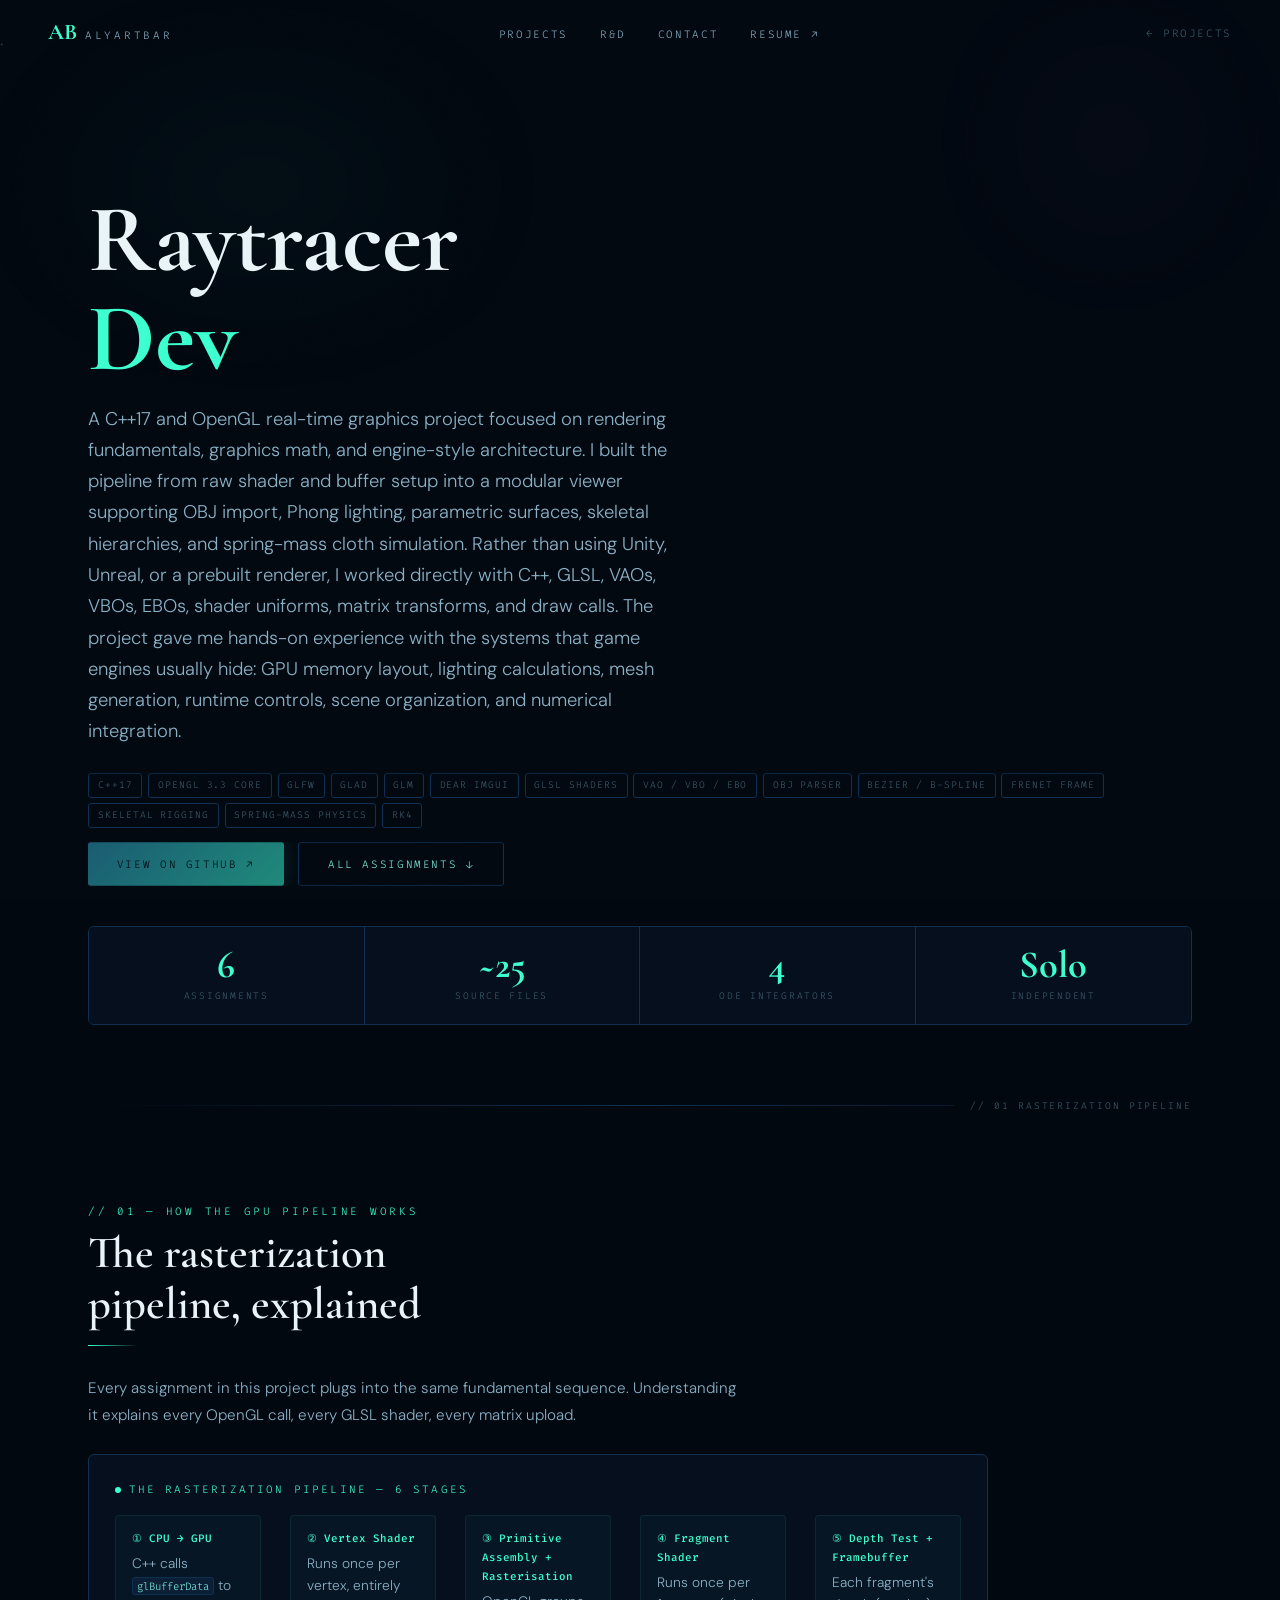
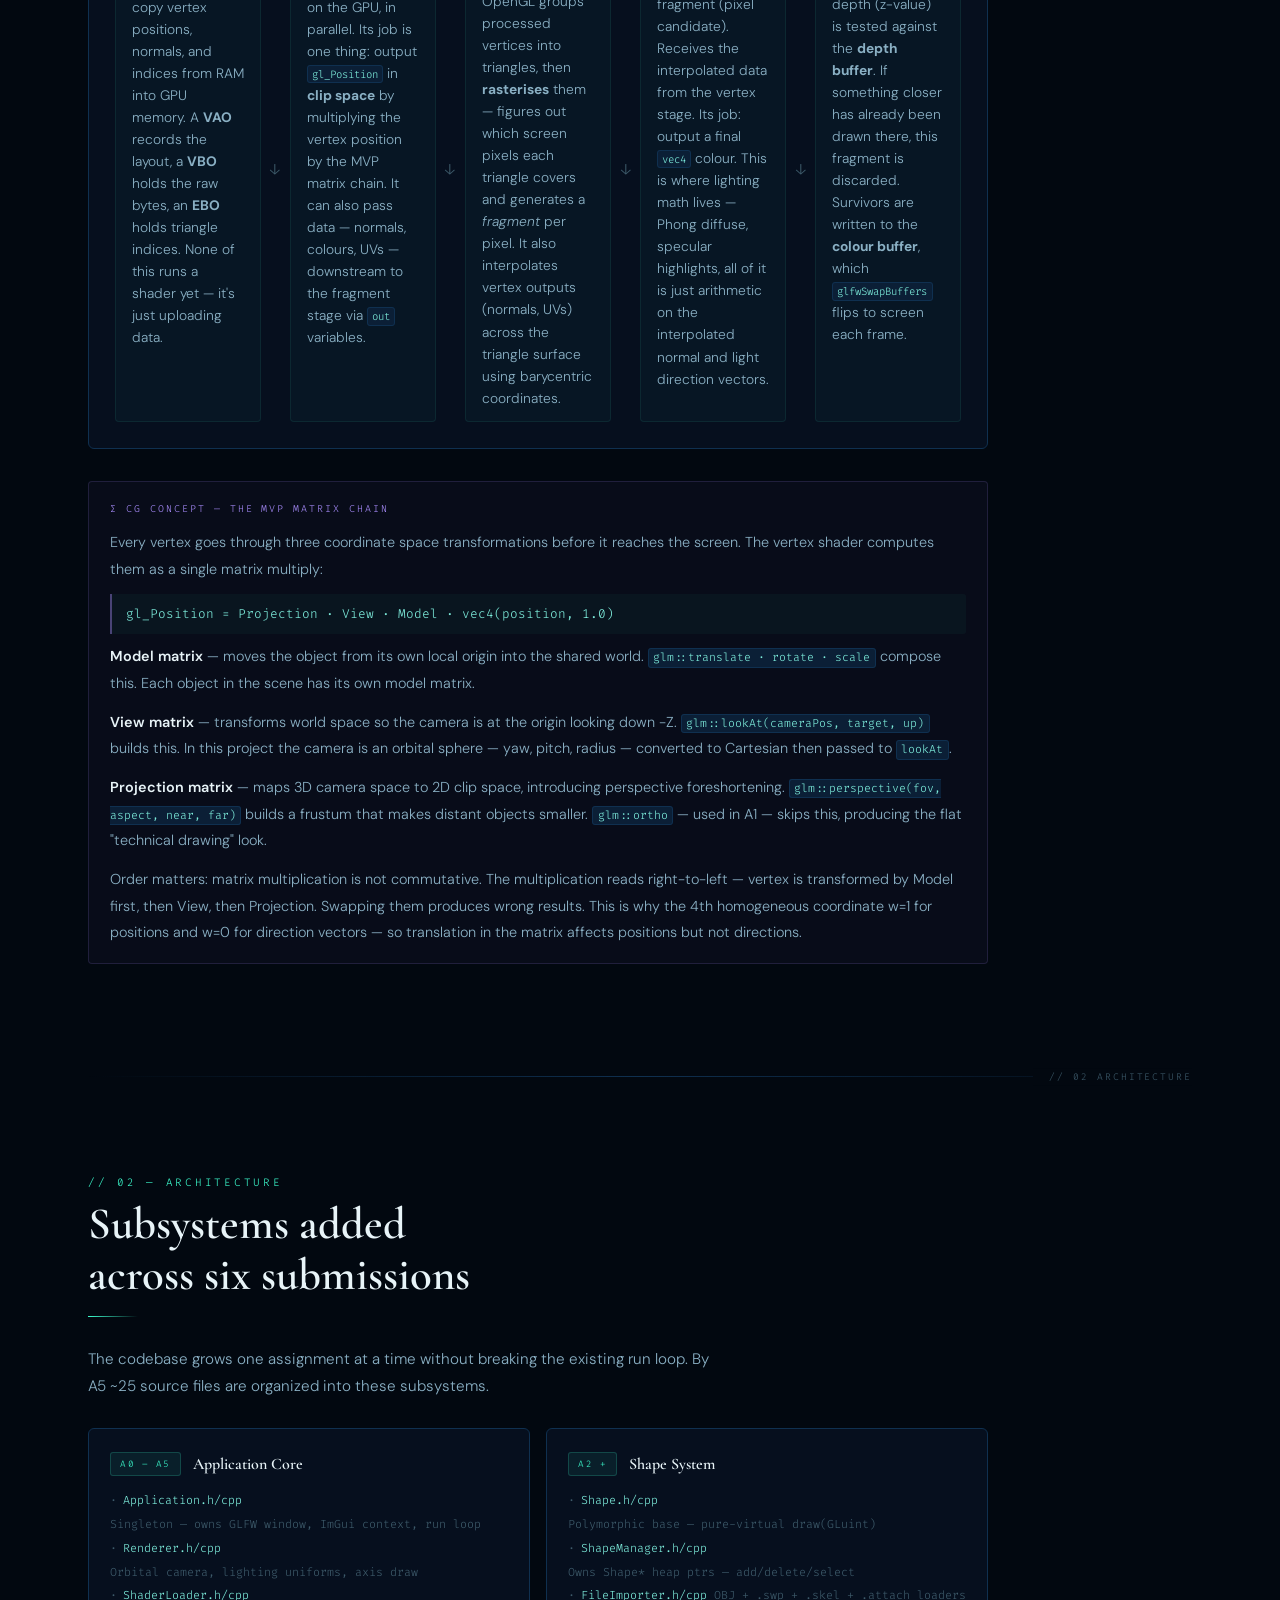
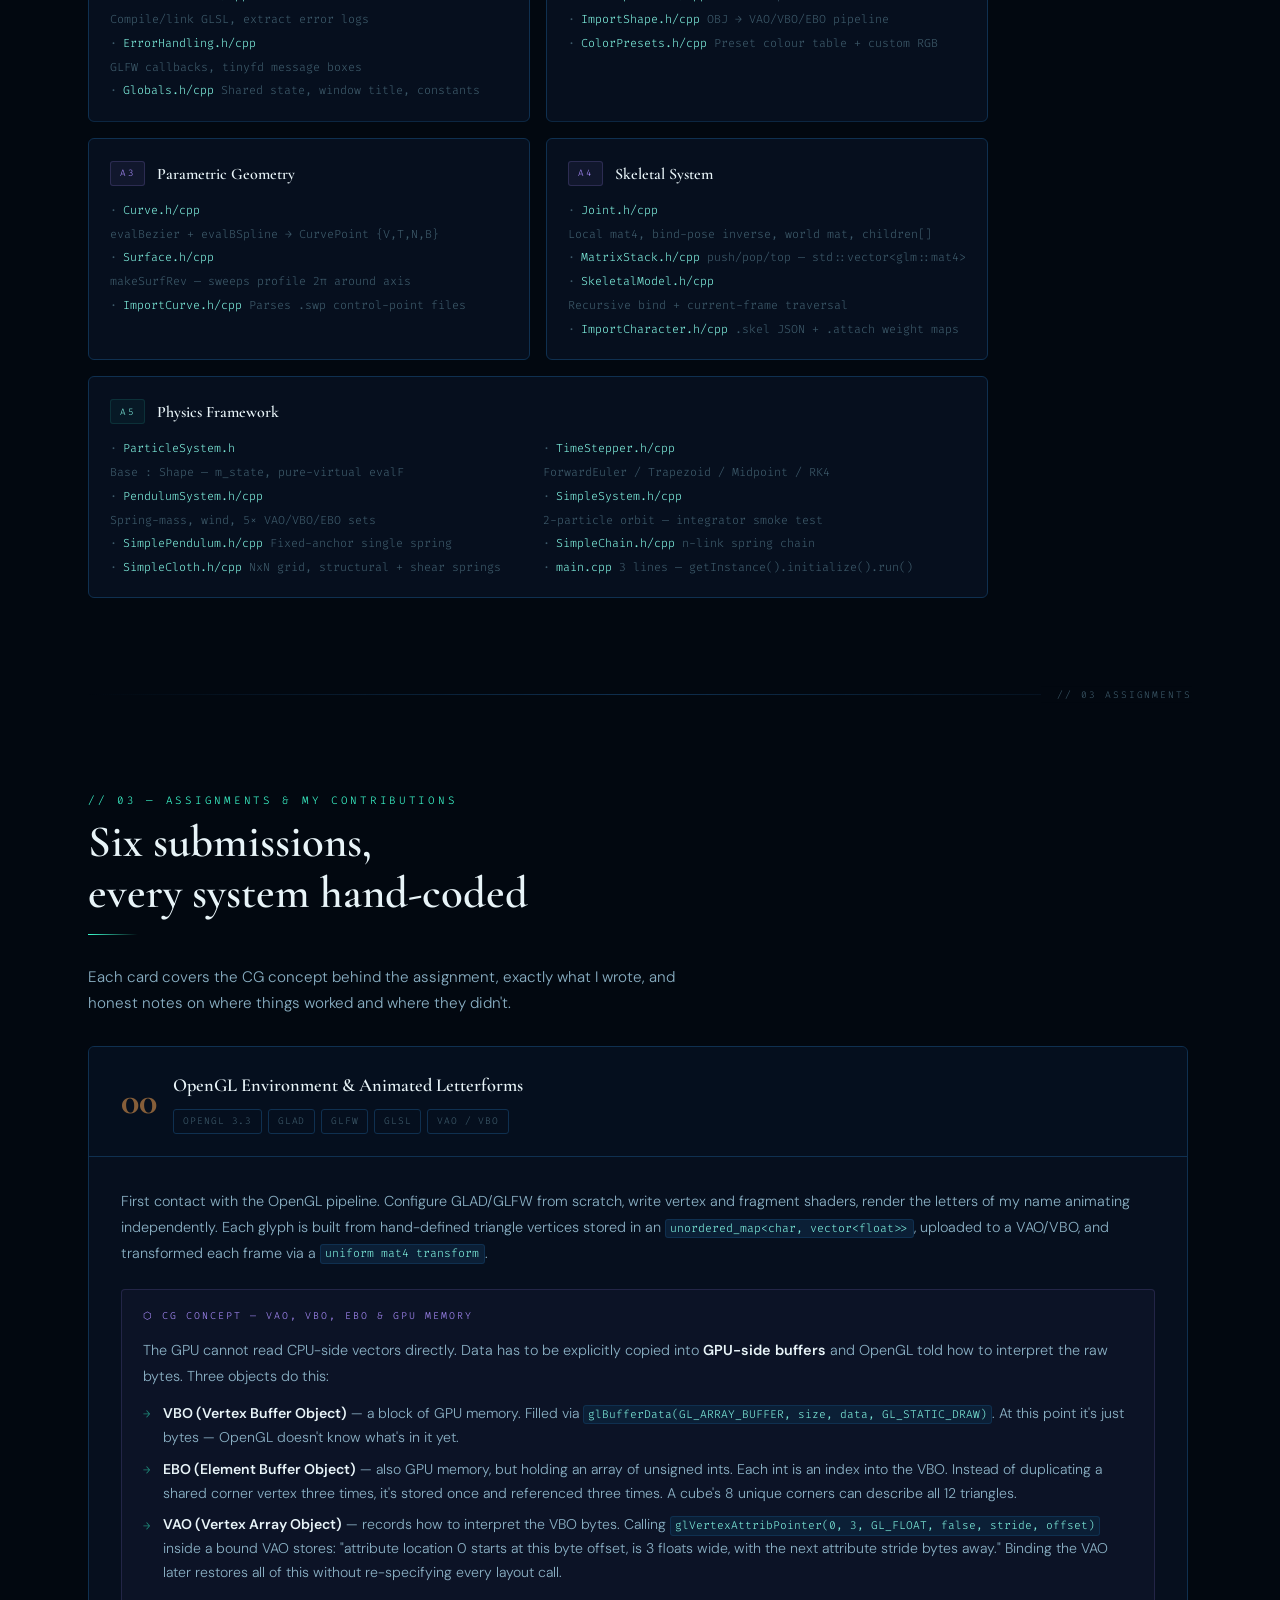
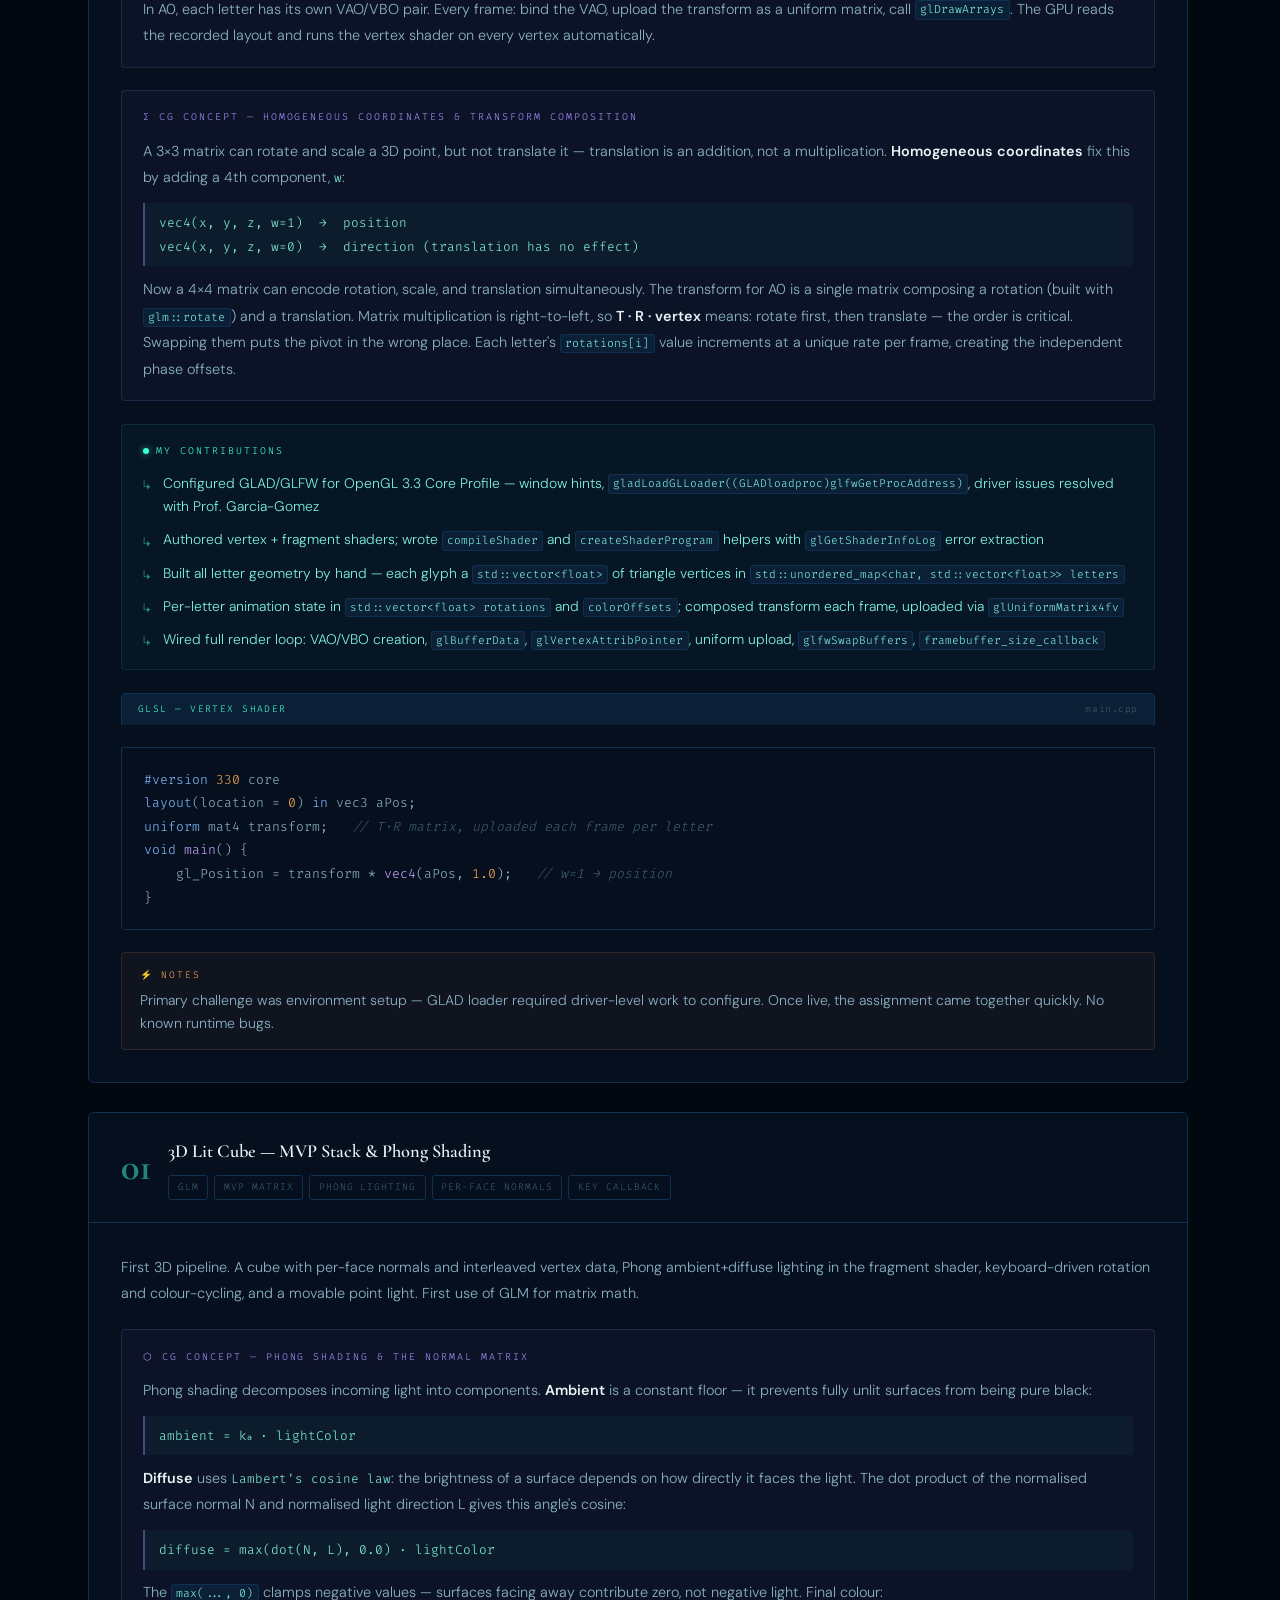
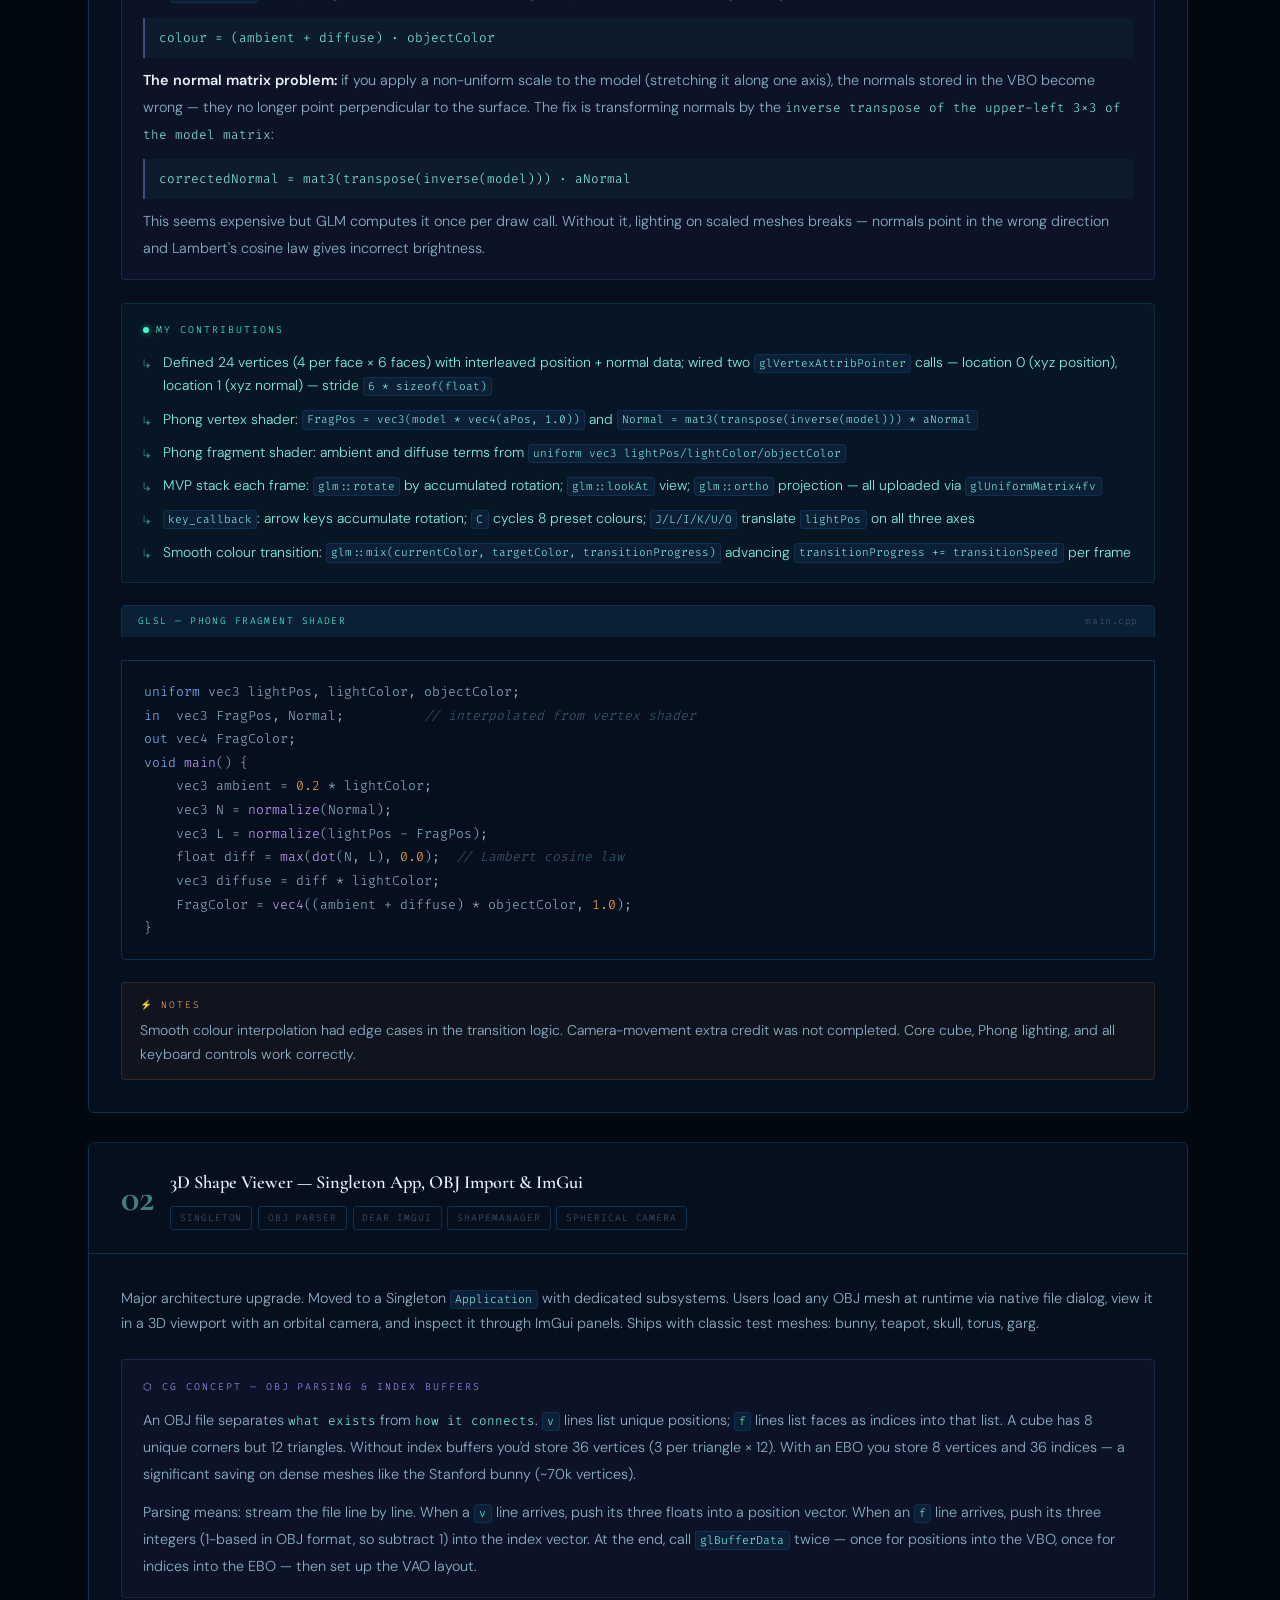
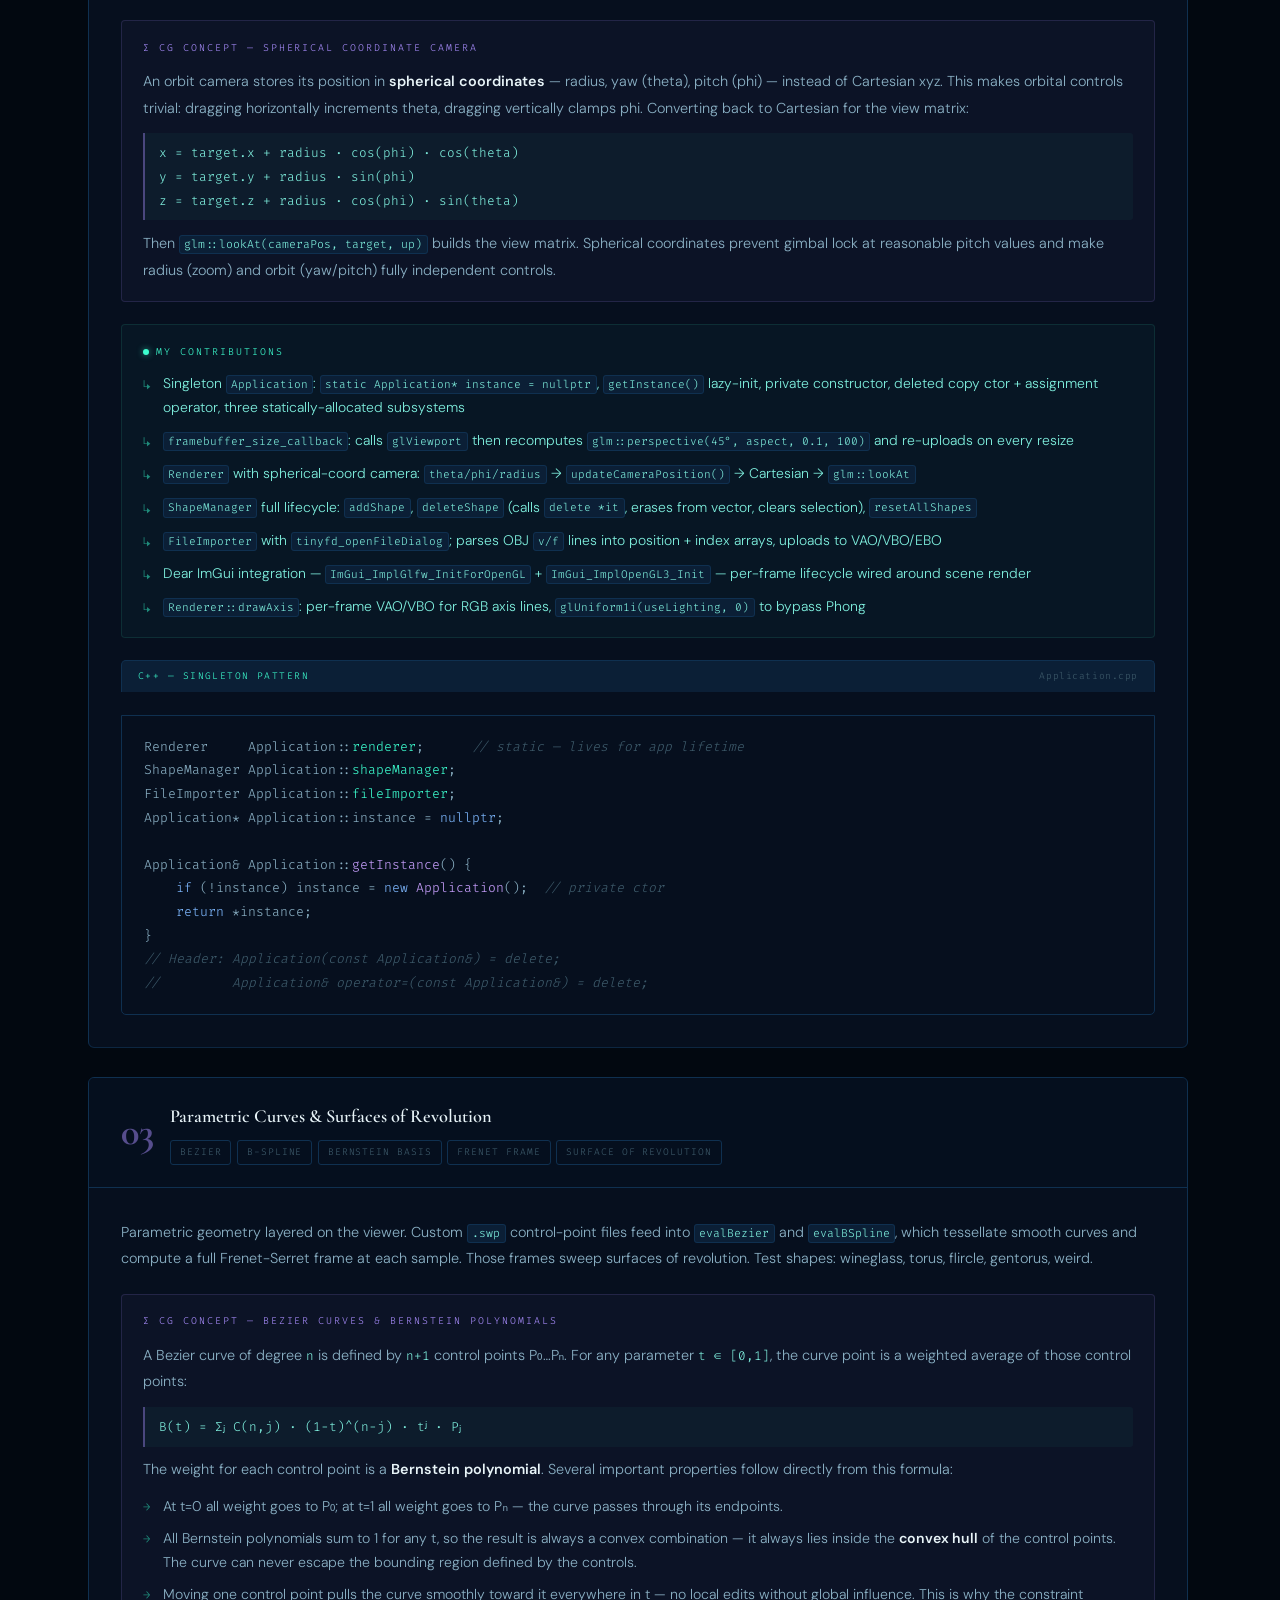
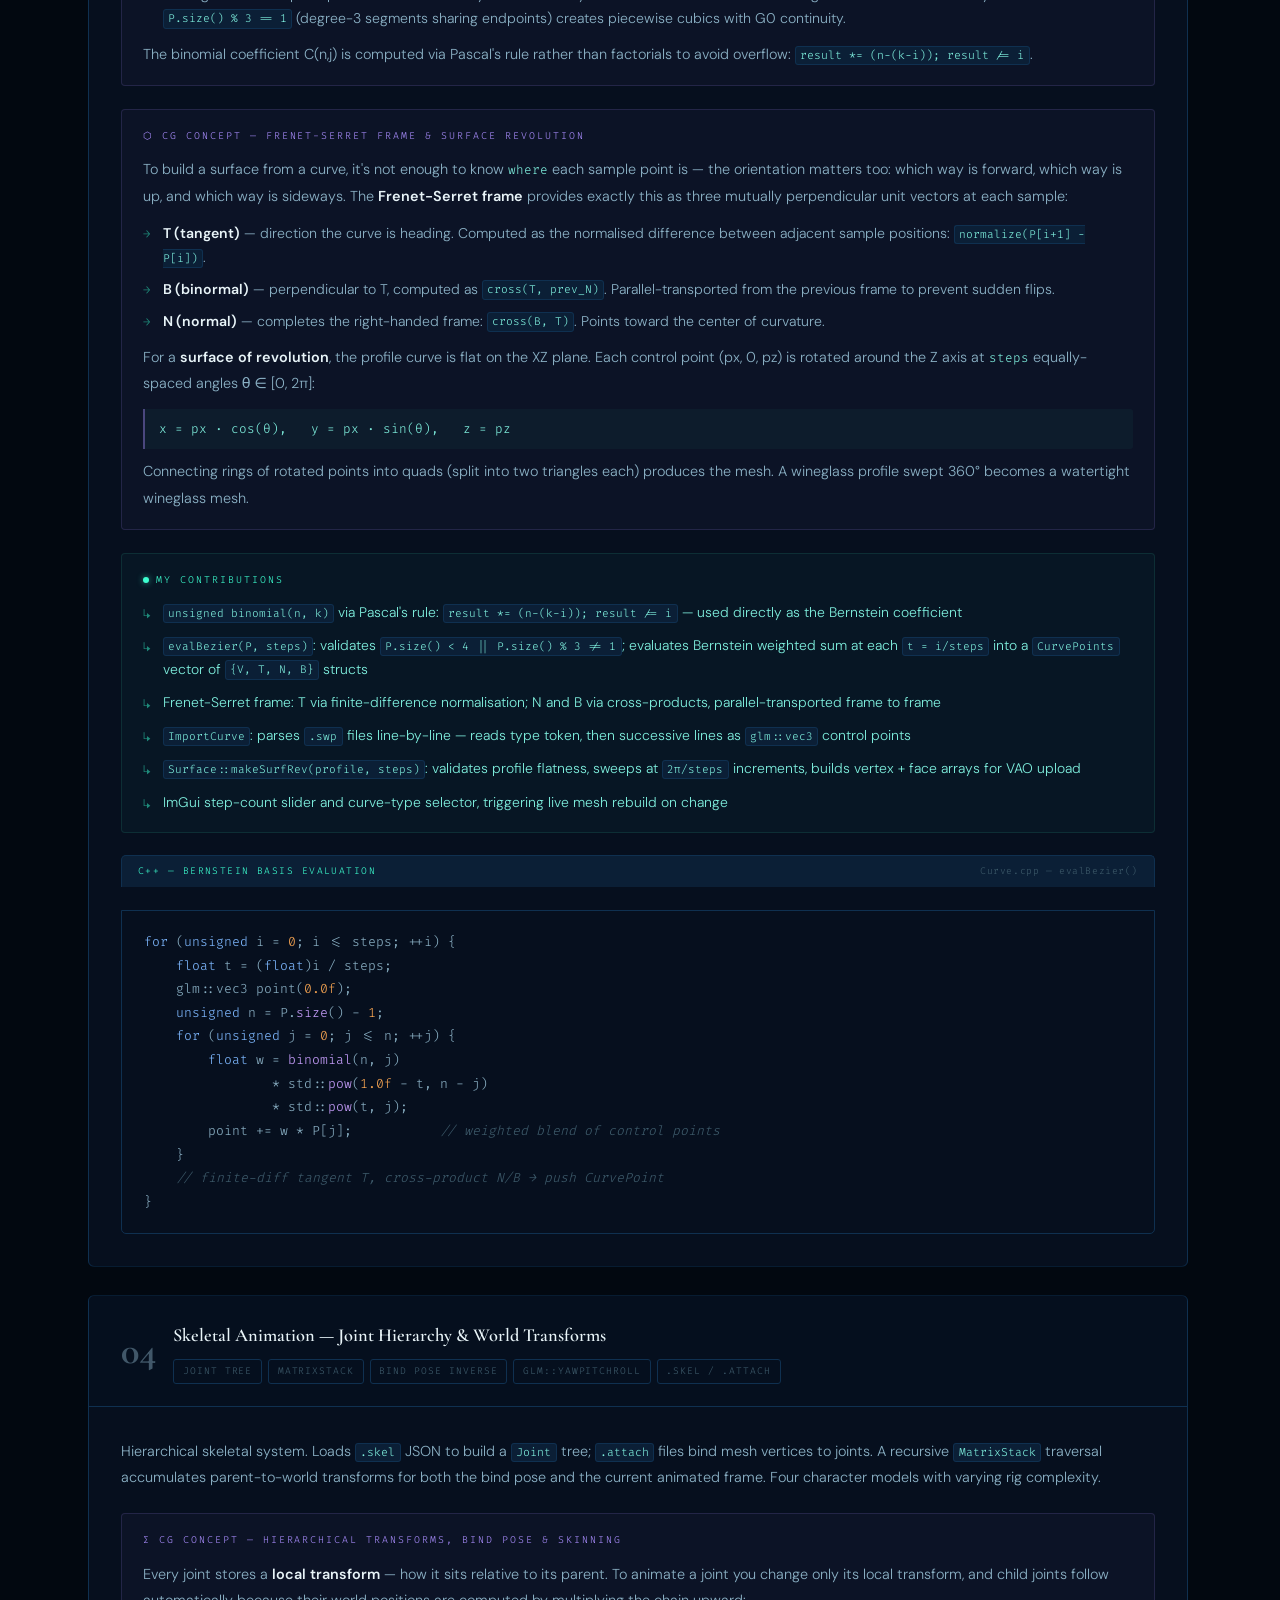
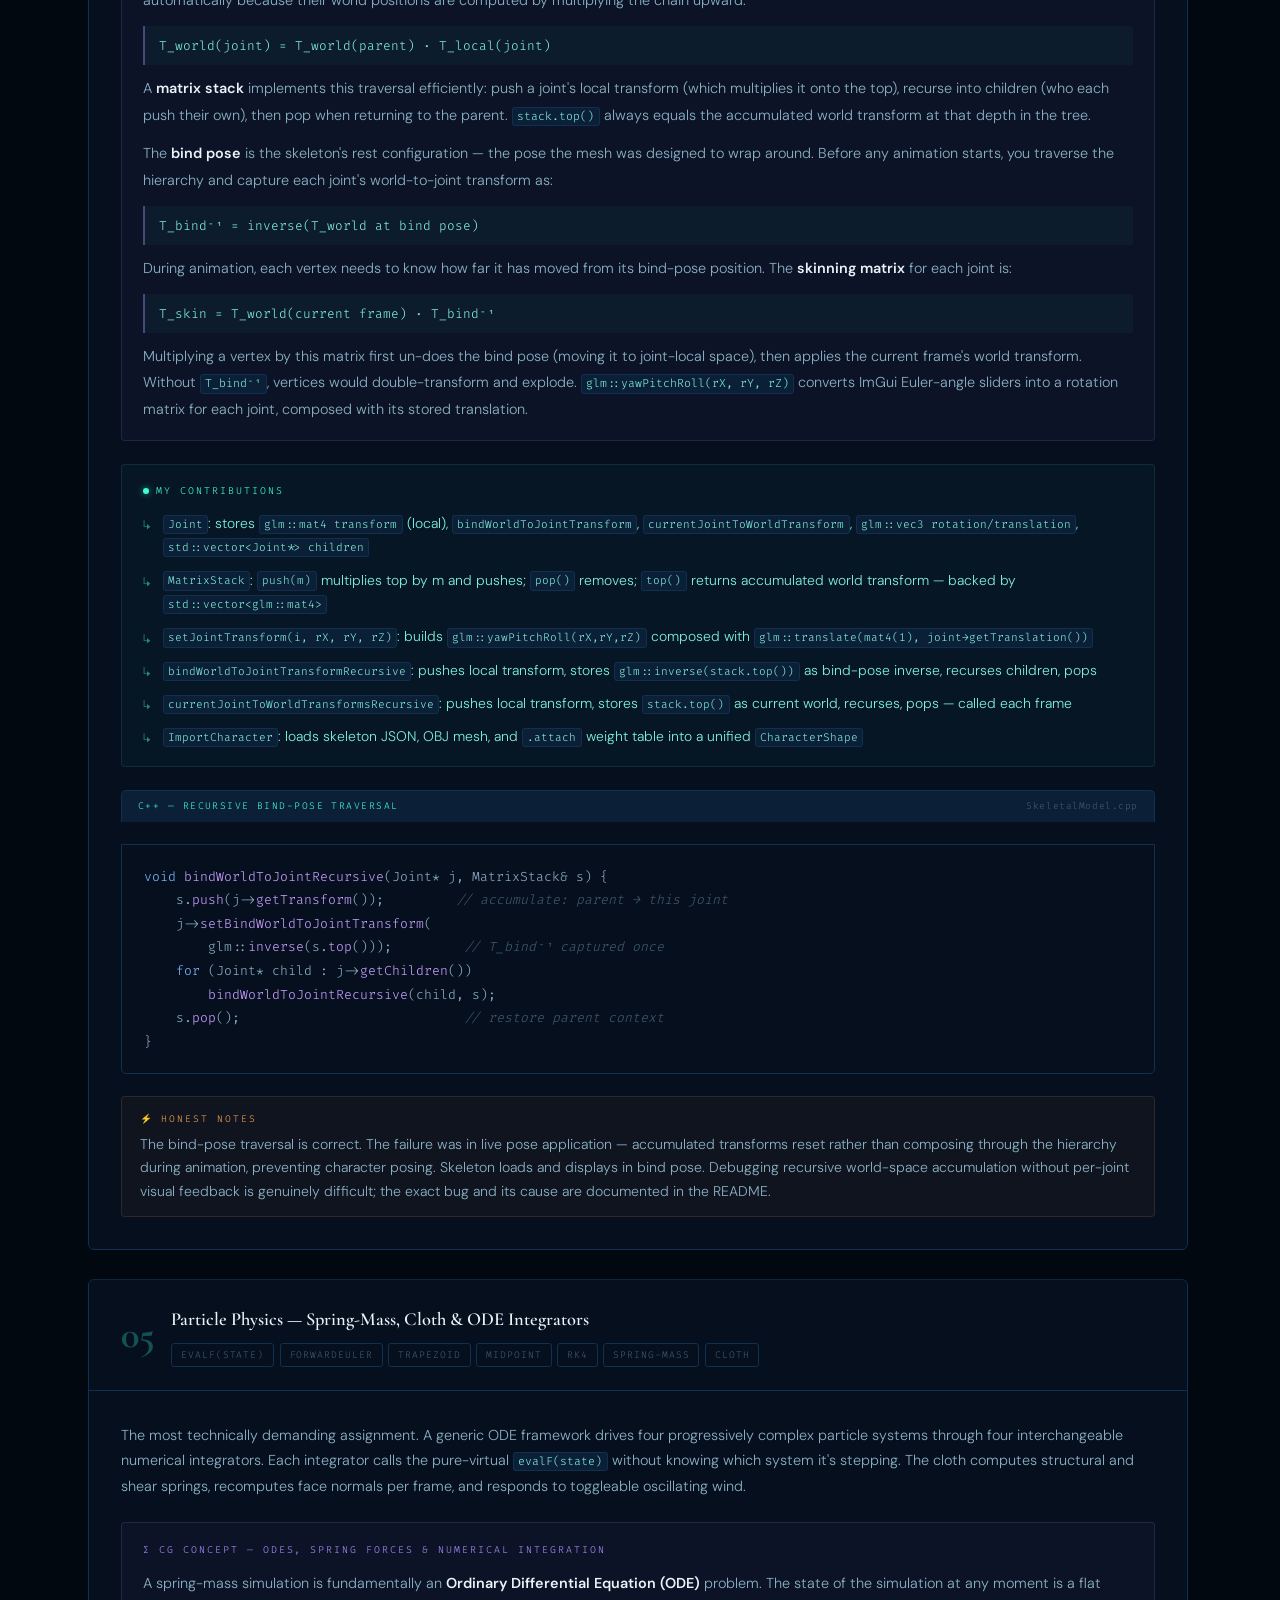
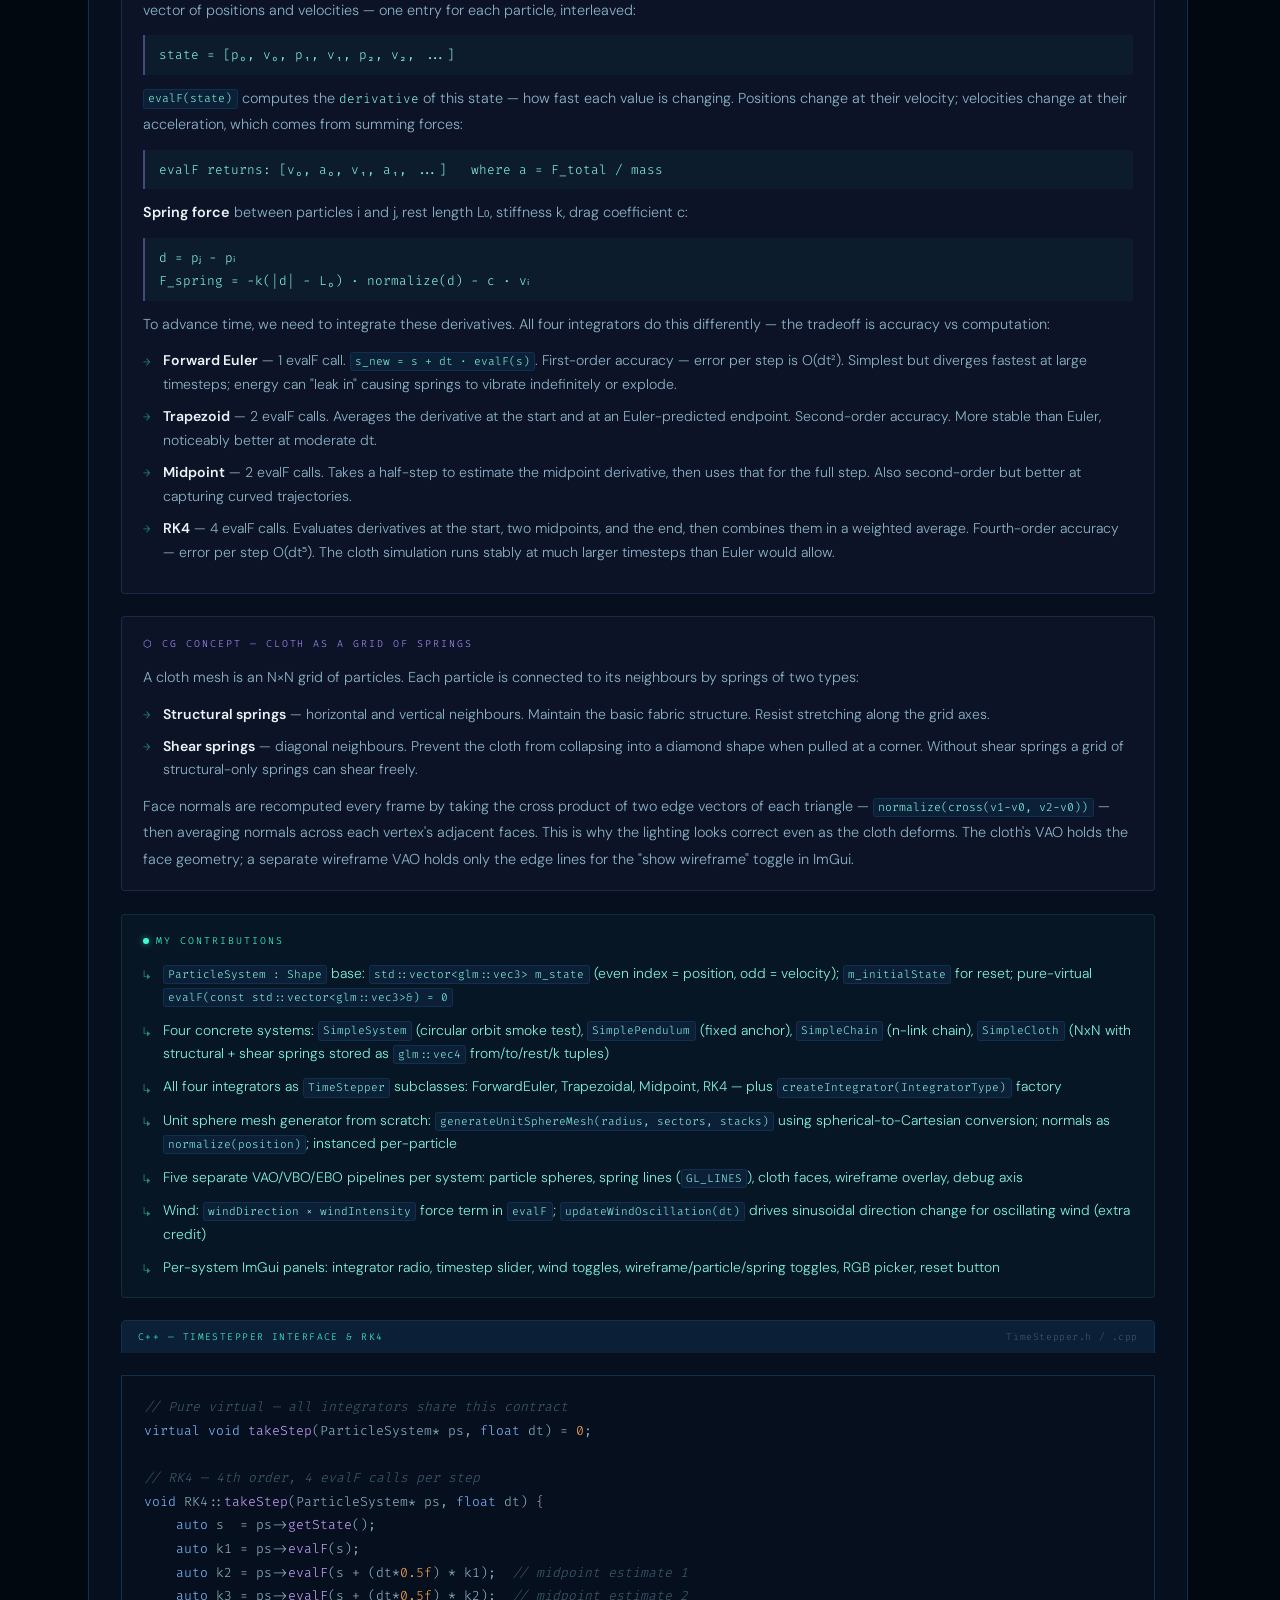
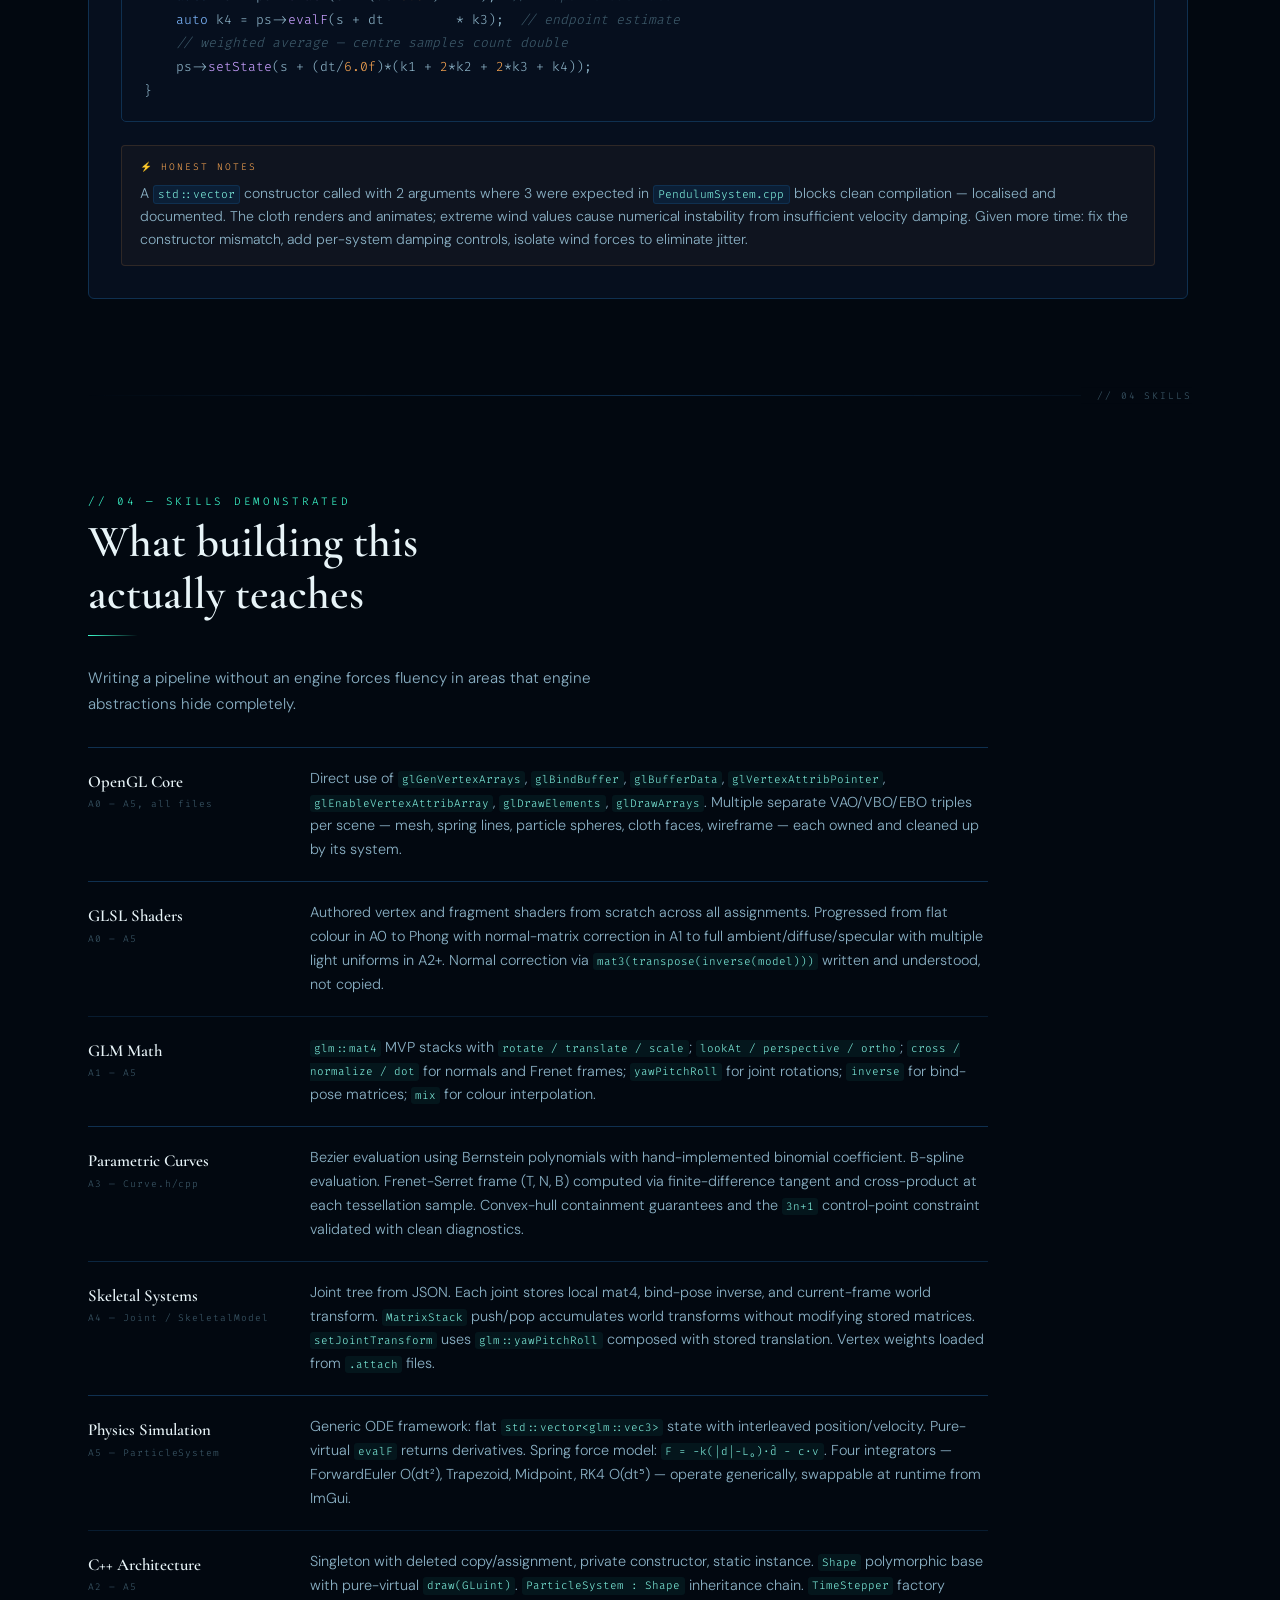
==== raytracer.html @ e8336964 "Update raytracer.html" ====
<!DOCTYPE html>
<html lang="en">
<head>
  <meta charset="UTF-8" />
  <meta name="viewport" content="width=device-width, initial-scale=1.0" />
  <meta name="description" content="Raytracer & OpenGL Graphics Engine — C++ graphics pipeline built from scratch. By Alyssa Barrientos." />
  <title>Raytracer Dev · AlyArtBar</title>
  <link rel="preconnect" href="https://fonts.googleapis.com" />
  <link rel="preconnect" href="https://fonts.gstatic.com" crossorigin />
  <link href="https://fonts.googleapis.com/css2?family=Cormorant+Garamond:ital,wght@0,300;0,600;0,700;1,300&family=Fira+Code:wght@400;500&family=DM+Sans:ital,wght@0,300;0,400;1,300&display=swap" rel="stylesheet" />

<style>
/* ─── Reset ─────────────────────────────────────────────── */
*, *::before, *::after { box-sizing: border-box; margin: 0; padding: 0; }
html { scroll-behavior: smooth; }
img, svg { display: block; max-width: 100%; }

/* ─── Design tokens (matches AlyArtBar system) ───────────── */
:root {
  --void:    #020810;
  --abyss:   #060f1e;
  --trench:  #0b1f36;
  --depth:   #0f3050;
  --current: #1a5c72;
  --thermal: #1f8a7a;
  --biolume: #3dffd0;
  --seafoam: #7eeedd;
  --nebula:  #a78bfa;
  --star:    #e8f4f8;
  --mist:    #8ab0c4;
  --ghost:   #3d5a6a;
  --amber:   #f0a050;
  --fd: 'Cormorant Garamond', Georgia, serif;
  --fm: 'Fira Code', 'Courier New', monospace;
  --fb: 'DM Sans', system-ui, sans-serif;
  --ease: cubic-bezier(.16,1,.3,1);
}

/* ─── Base ───────────────────────────────────────────────── */
body {
  background: var(--void);
  color: var(--star);
  font-family: var(--fb);
  font-weight: 300;
  font-size: clamp(.875rem, 2.2vw, 1rem);
  line-height: 1.75;
  overflow-x: hidden;
}
/* Custom cursor — desktop only, applied via JS */
body.has-cursor { cursor: none; }

::selection { background: rgba(61,255,208,.2); color: var(--biolume); }
::-webkit-scrollbar { width: 4px; }
::-webkit-scrollbar-track { background: var(--abyss); }
::-webkit-scrollbar-thumb { background: var(--depth); border-radius: 2px; }
::-webkit-scrollbar-thumb:hover { background: var(--current); }
:focus-visible { outline: 1.5px solid var(--biolume); outline-offset: 3px; }

/* ─── Atmosphere ─────────────────────────────────────────── */
.grain {
  position: fixed; inset: 0; z-index: 1; pointer-events: none;
  background-image: url("data:image/svg+xml,%3Csvg viewBox='0 0 256 256' xmlns='http://www.w3.org/2000/svg'%3E%3Cfilter id='n'%3E%3CfeTurbulence type='fractalNoise' baseFrequency='.9' numOctaves='4' stitchTiles='stitch'/%3E%3C/filter%3E%3Crect width='100%25' height='100%25' filter='url(%23n)'/%3E%3C/svg%3E");
  background-size: 200px; opacity: .032; mix-blend-mode: overlay;
}
#stars { position: fixed; inset: 0; z-index: 0; pointer-events: none; }

/* ─── Cursor (hidden on touch) ───────────────────────────── */
#cursor-ring, #cursor-dot {
  display: none;
  position: fixed; z-index: 9999; border-radius: 50%; pointer-events: none;
  transform: translate(-50%,-50%); transition: width 180ms, height 180ms;
}
body.has-cursor #cursor-ring,
body.has-cursor #cursor-dot { display: block; }
#cursor-ring { width: 28px; height: 28px; border: 1px solid rgba(61,255,208,.4); }
#cursor-dot  { width: 6px;  height: 6px;  background: var(--biolume); box-shadow: 0 0 8px rgba(61,255,208,.6); }
#cursor-ring.h { width: 44px; height: 44px; border-color: rgba(61,255,208,.6); }

/* ─── Nav ────────────────────────────────────────────────── */
#site-nav {
  position: fixed; top: 0; left: 0; right: 0; z-index: 100;
  padding: 1rem 1.25rem;
  transition: background 350ms var(--ease), backdrop-filter 350ms var(--ease);
}
#site-nav.scrolled {
  background: rgba(2,8,16,.9);
  backdrop-filter: blur(14px);
  border-bottom: 1px solid var(--depth);
}
.nav-inner {
  display: flex; align-items: center; justify-content: space-between;
  max-width: 1200px; margin: 0 auto; gap: 1rem;
}
.nav-brand { display: flex; align-items: baseline; gap: .5rem; text-decoration: none; flex-shrink: 0; }
.brand-i { font-family: var(--fd); font-size: 1.4rem; font-weight: 700; color: var(--biolume); line-height: 1; }
.brand-n { font-family: var(--fm); font-size: .68rem; letter-spacing: .25em; color: var(--mist); text-transform: uppercase; }
.nav-links { display: none; align-items: center; gap: 2rem; list-style: none; }
.nav-links a {
  font-family: var(--fm); font-size: .68rem; letter-spacing: .15em; text-transform: uppercase;
  color: var(--mist); text-decoration: none; position: relative; padding-bottom: 2px; transition: color 180ms;
}
.nav-links a::after {
  content: ''; position: absolute; bottom: -2px; left: 0; right: 0; height: 1px;
  background: var(--biolume); transform: scaleX(0); transform-origin: left; transition: transform 350ms var(--ease);
}
.nav-links a:hover { color: var(--seafoam); }
.nav-links a:hover::after { transform: scaleX(1); }
.nav-back {
  font-family: var(--fm); font-size: .68rem; letter-spacing: .15em; text-transform: uppercase;
  color: var(--ghost); text-decoration: none; transition: color 180ms; white-space: nowrap;
}
.nav-back::before { content: '← '; }
.nav-back:hover { color: var(--biolume); }

/* ─── Layout ─────────────────────────────────────────────── */
main {
  position: relative; z-index: 2;
  max-width: 1200px; margin: 0 auto;
  padding: 0 1.25rem;
}
.section { padding: 4rem 0; }
.container { max-width: 900px; }

/* Zone divider */
.zone-div {
  position: relative; height: 1px; z-index: 2;
  background: linear-gradient(to right, transparent, var(--depth), transparent);
}
.zone-div::after {
  content: attr(data-d); position: absolute; right: 0; top: 50%; transform: translateY(-50%);
  font-family: var(--fm); font-size: .6rem; letter-spacing: .2em; text-transform: uppercase;
  color: var(--ghost); background: var(--void); padding-left: 1rem;
}

/* Reveal */
.rv {
  opacity: 0; clip-path: inset(0 0 30px 0);
  transition: opacity 700ms var(--ease), clip-path 700ms var(--ease);
}
.rv.on { opacity: 1; clip-path: inset(0 0 0 0); }

/* ─── Typography helpers ─────────────────────────────────── */
.eyebrow {
  font-family: var(--fm); font-size: .68rem; letter-spacing: .25em;
  text-transform: uppercase; color: var(--biolume); margin-bottom: .4rem;
}
.section-title {
  font-family: var(--fd); font-size: clamp(1.7rem, 4vw, 2.8rem); font-weight: 600;
  color: var(--star); line-height: 1.15; margin-bottom: .9rem;
}
.section-rule { width: 50px; height: 1px; background: linear-gradient(to right, var(--biolume), transparent); margin-bottom: 1.8rem; }

/* Tags */
.tags { display: flex; flex-wrap: wrap; gap: .35rem; }
.tag {
  font-family: var(--fm); font-size: .6rem; letter-spacing: .1em; text-transform: uppercase;
  color: var(--ghost); border: 1px solid var(--depth); border-radius: 3px; padding: .18rem .55rem;
  transition: border-color 180ms, color 180ms;
}
.tag:hover { border-color: var(--current); color: var(--mist); }

/* Inline code */
code {
  font-family: var(--fm); font-size: .8em; background: var(--trench);
  border: 1px solid var(--depth); border-radius: 3px; padding: .1em .38em;
  color: var(--seafoam); word-break: break-word;
}

/* Buttons */
.btn {
  display: inline-flex; align-items: center; justify-content: center;
  padding: .7rem 1.8rem; font-family: var(--fm); font-size: .68rem; letter-spacing: .15em;
  text-transform: uppercase; text-decoration: none; border-radius: 3px;
  transition: all 350ms var(--ease); border: none;
}
.btn-p { background: linear-gradient(135deg, var(--current), var(--thermal)); color: var(--void); box-shadow: 0 0 20px rgba(31,138,122,.25); }
.btn-p:hover { box-shadow: 0 0 32px rgba(61,255,208,.4); transform: translateY(-2px); }
.btn-g { background: transparent; color: var(--seafoam); border: 1px solid var(--depth); }
.btn-g:hover { border-color: var(--biolume); color: var(--biolume); transform: translateY(-2px); box-shadow: 0 0 16px rgba(61,255,208,.1); }

/* ─── HERO ───────────────────────────────────────────────── */
.hero { padding: 8rem 0 3.5rem; position: relative; }
.orb { position: absolute; border-radius: 50%; filter: blur(80px); pointer-events: none; }
.o1 { width: min(500px, 80vw); height: 250px; background: radial-gradient(ellipse, var(--thermal), transparent 70%); top: 60px; left: -80px; opacity: .1; animation: od 18s ease-in-out infinite alternate; }
.o2 { width: min(280px, 60vw); height: 280px; background: radial-gradient(ellipse, var(--nebula), transparent 70%); top: 0; right: -60px; opacity: .05; animation: od 24s ease-in-out infinite alternate-reverse; }
@keyframes od { from { transform: translate(0,0); } to { transform: translate(20px, 25px); } }

.hero-meta { display: flex; flex-wrap: wrap; align-items: center; gap: .6rem; margin-bottom: .8rem; }
.hero-chip { font-family: var(--fm); font-size: .6rem; letter-spacing: .2em; text-transform: uppercase; color: var(--ghost); }
.hero-chip::before { content: '// '; color: var(--current); }
.hero-title {
  font-family: var(--fd); font-size: clamp(2.6rem, 9vw, 6rem);
  font-weight: 700; line-height: 1.04; color: var(--star); margin-bottom: .9rem;
}
.hero-title span { color: var(--biolume); }
.hero-sub {
  font-size: clamp(.92rem, 2vw, 1.15rem); color: var(--mist);
  max-width: 580px; line-height: 1.7; margin-bottom: 1.6rem;
}
.hero-links { display: flex; flex-wrap: wrap; gap: .9rem; margin-bottom: 2.5rem; }

/* Stats bar — 2 cols on mobile, 4 on wide */
.stats {
  display: grid; grid-template-columns: 1fr 1fr;
  border: 1px solid var(--depth); border-radius: 6px; overflow: hidden;
}
.stat {
  padding: 1.2rem .8rem; text-align: center; border-right: 1px solid var(--depth);
  border-bottom: 1px solid var(--depth); background: var(--abyss); transition: background 350ms;
}
.stat:nth-child(2n) { border-right: none; }
.stat:nth-last-child(-n+2) { border-bottom: none; }
.stat:hover { background: var(--trench); }
.stat-n { font-family: var(--fd); font-size: clamp(1.6rem,4vw,2.4rem); font-weight: 700; color: var(--biolume); line-height: 1; margin-bottom: .25rem; }
.stat-l { font-family: var(--fm); font-size: .6rem; letter-spacing: .18em; text-transform: uppercase; color: var(--ghost); }

/* ─── Pipeline Concept ───────────────────────────────────── */
/* A full-width concept explainer between hero and architecture */
.pipe-concept {
  background: var(--abyss); border: 1px solid var(--depth);
  border-radius: 6px; padding: 1.6rem; margin-bottom: 2rem;
}
.pipe-concept-title {
  font-family: var(--fm); font-size: .68rem; letter-spacing: .2em; text-transform: uppercase;
  color: var(--biolume); margin-bottom: 1rem; display: flex; align-items: center; gap: .5rem;
}
.pipe-concept-title::before { content: ''; width: 6px; height: 6px; border-radius: 50%; background: var(--biolume); flex-shrink: 0; }
.pipe-stages {
  display: flex; flex-direction: column; gap: .6rem;
}
.pipe-stage {
  display: flex; flex-direction: column; gap: .25rem;
  background: rgba(61,255,208,.03); border: 1px solid rgba(61,255,208,.08);
  border-radius: 4px; padding: .8rem 1rem;
}
.ps-label { font-family: var(--fm); font-size: .68rem; color: var(--biolume); font-weight: 500; }
.ps-desc { font-size: .86rem; color: var(--mist); line-height: 1.6; }
.ps-desc code { font-size: .78em; }
.pipe-arrow { text-align: center; color: var(--ghost); font-family: var(--fm); font-size: .75rem; line-height: 1; }

/* ─── Architecture ───────────────────────────────────────── */
/* Default: 1 col. Expands at 640px. */
.arch-grid {
  display: grid;
  grid-template-columns: 1fr;
  gap: 1rem; margin-top: 1.8rem;
}
.arch-card {
  background: var(--abyss); border: 1px solid var(--depth);
  border-radius: 6px; padding: 1.3rem; min-width: 0;
}
.arch-header { display: flex; align-items: center; gap: .75rem; margin-bottom: .9rem; flex-wrap: wrap; }
.arch-badge {
  font-family: var(--fm); font-size: .58rem; letter-spacing: .12em; text-transform: uppercase;
  padding: .2rem .6rem; border-radius: 3px; flex-shrink: 0;
}
.ab-core  { background: rgba(61,255,208,.07);  color: var(--biolume); border: 1px solid rgba(61,255,208,.18); }
.ab-new   { background: rgba(167,139,250,.07); color: var(--nebula);  border: 1px solid rgba(167,139,250,.18); }
.ab-phys  { background: rgba(31,138,122,.09);  color: var(--seafoam); border: 1px solid rgba(31,138,122,.22); }
.arch-title { font-family: var(--fd); font-size: 1rem; font-weight: 600; color: var(--star); }
.arch-files { list-style: none; display: flex; flex-direction: column; gap: .38rem; }
.arch-files li {
  display: flex; flex-wrap: wrap; gap: .4rem; align-items: baseline;
  font-family: var(--fm); font-size: .73rem; line-height: 1.5;
}
.arch-files li::before { content: '·'; color: var(--ghost); flex-shrink: 0; }
.af-n { color: var(--seafoam); flex-shrink: 0; }
.af-d { color: var(--ghost); }

/* ─── Assignment Cards ───────────────────────────────────── */
.assignments { display: flex; flex-direction: column; gap: 1.8rem; margin-top: 1.8rem; }

.acard {
  background: var(--abyss); border: 1px solid var(--depth);
  border-radius: 6px; overflow: hidden; position: relative;
  transition: border-color 350ms, box-shadow 350ms;
}
.acard::before {
  content: ''; position: absolute; top: 0; left: 0; right: 0; height: 1.5px;
  opacity: 0; transition: opacity 350ms;
}
.a0::before { background: linear-gradient(to right, transparent, var(--amber),   transparent); }
.a1::before { background: linear-gradient(to right, transparent, var(--biolume),  transparent); }
.a2::before { background: linear-gradient(to right, transparent, var(--seafoam),  transparent); }
.a3::before { background: linear-gradient(to right, transparent, var(--nebula),   transparent); }
.a4::before { background: linear-gradient(to right, transparent, var(--mist),     transparent); }
.a5::before { background: linear-gradient(to right, transparent, var(--thermal),  transparent); }
.acard:hover { border-color: var(--current); box-shadow: 0 8px 30px rgba(15,48,80,.5); }
.acard:hover::before { opacity: 1; }

/* Assignment header — always horizontal flex that wraps */
.acard-head {
  display: flex; flex-wrap: wrap; align-items: center; gap: 1rem;
  padding: 1.2rem 1.4rem; border-bottom: 1px solid var(--depth);
  background: rgba(6,15,30,.6);
}
.acard-num {
  font-family: var(--fd); font-size: clamp(1.6rem, 4vw, 2.4rem);
  font-weight: 700; line-height: 1; flex-shrink: 0;
}
.a0 .acard-num { color: var(--amber);   opacity: .55; }
.a1 .acard-num { color: var(--biolume); opacity: .5;  }
.a2 .acard-num { color: var(--seafoam); opacity: .5;  }
.a3 .acard-num { color: var(--nebula);  opacity: .5;  }
.a4 .acard-num { color: var(--mist);    opacity: .45; }
.a5 .acard-num { color: var(--thermal); opacity: .55; }
.acard-ht { flex: 1; min-width: 200px; }
.acard-title { font-family: var(--fd); font-size: clamp(1rem, 2.5vw, 1.15rem); font-weight: 600; color: var(--star); margin-bottom: .5rem; }

/* Assignment body */
.acard-body { padding: 1.4rem; display: flex; flex-direction: column; gap: 1.2rem; }

/* Description */
.adesc { color: var(--mist); font-size: .9rem; line-height: 1.78; }

/* ─── CG Concept boxes ───────────────────────────────────── */
.concept {
  background: rgba(167,139,250,.04); border: 1px solid rgba(167,139,250,.15);
  border-radius: 4px; padding: 1rem 1.1rem;
}
.concept-label {
  font-family: var(--fm); font-size: .62rem; letter-spacing: .2em;
  text-transform: uppercase; color: var(--nebula); margin-bottom: .75rem;
}
.concept-body { color: var(--mist); font-size: .9rem; line-height: 1.85; }
.concept-body p { margin-bottom: .75rem; }
.concept-body p:last-child { margin-bottom: 0; }
.concept-body strong { color: var(--star); font-weight: 600; }
.concept-body em { color: var(--seafoam); font-style: normal; font-family: var(--fm); font-size: .88em; }
/* Equation block */
.eq {
  display: block; font-family: var(--fm); font-size: .8rem;
  color: var(--seafoam); margin: .6rem 0; padding: .5rem .9rem;
  background: rgba(61,255,208,.04); border-left: 2px solid rgba(167,139,250,.4);
  border-radius: 0 3px 3px 0; overflow-x: auto; white-space: pre;
}
/* Step list inside concept */
.concept-steps { list-style: none; display: flex; flex-direction: column; gap: .5rem; margin: .65rem 0; }
.concept-steps li {
  position: relative; padding-left: 1.25rem;
  font-size: .88rem; color: var(--mist); line-height: 1.7;
}
.concept-steps li::before {
  content: '→'; position: absolute; left: 0; top: .18em;
  color: var(--thermal); font-family: var(--fm); font-size: .78rem;
}

/* ─── My Contributions ───────────────────────────────────── */
.contrib {
  background: rgba(61,255,208,.03); border: 1px solid rgba(61,255,208,.1);
  border-radius: 4px; padding: 1rem 1.1rem;
}
.contrib-label {
  font-family: var(--fm); font-size: .62rem; letter-spacing: .2em;
  text-transform: uppercase; color: var(--biolume); margin-bottom: .75rem;
  display: flex; align-items: center; gap: .45rem;
}
.contrib-label::before {
  content: ''; width: 6px; height: 6px; border-radius: 50%; flex-shrink: 0;
  background: var(--biolume); box-shadow: 0 0 6px rgba(61,255,208,.6);
  animation: pulse 2.5s ease-in-out infinite;
}
.contrib ul { list-style: none; display: flex; flex-direction: column; gap: .6rem; }
.contrib li {
  position: relative; padding-left: 1.25rem;
  font-size: .87rem; color: var(--seafoam); line-height: 1.7;
}
.contrib li::before {
  content: '↳'; position: absolute; left: 0; top: .16em;
  color: var(--thermal); font-family: var(--fm); font-size: .8rem;
}

/* ─── Code blocks ────────────────────────────────────────── */
.code-wrap { overflow: hidden; border-radius: 0 0 5px 5px; }
.code-head {
  display: flex; align-items: center; justify-content: space-between; flex-wrap: wrap; gap: .4rem;
  background: var(--trench); border: 1px solid var(--depth); border-bottom: none;
  border-radius: 5px 5px 0 0; padding: .45rem 1rem;
}
.code-lang { font-family: var(--fm); font-size: .6rem; letter-spacing: .15em; text-transform: uppercase; color: var(--biolume); }
.code-file { font-family: var(--fm); font-size: .6rem; letter-spacing: .06em; color: var(--ghost); }
pre {
  background: var(--abyss); border: 1px solid var(--depth);
  border-radius: 0 0 5px 5px; padding: 1.2rem 1.4rem;
  overflow-x: auto; /* ONLY pre scrolls horizontally — nothing else */
  font-family: var(--fm); font-size: clamp(.72rem, 1.8vw, .82rem);
  line-height: 1.8; color: var(--mist); tab-size: 4;
  white-space: pre; word-break: normal;
  -webkit-overflow-scrolling: touch;
}
/* Syntax */
.kw  { color: #7eb8ff; }
.fn  { color: #c9a0ff; }
.str { color: #7ee8a2; }
.cm  { color: var(--ghost); font-style: italic; }
.num { color: var(--amber); }
.hi  { color: var(--biolume); }

/* ─── Honest notes ───────────────────────────────────────── */
.acard-note {
  background: rgba(240,160,80,.04); border: 1px solid rgba(240,160,80,.14);
  border-radius: 4px; padding: .85rem 1.1rem;
}
.note-label { font-family: var(--fm); font-size: .6rem; letter-spacing: .2em; text-transform: uppercase; color: var(--amber); margin-bottom: .35rem; }
.acard-note p { font-size: clamp(.82rem, 2vw, .88rem); color: var(--mist); line-height: 1.65; }

/* ─── Skills ─────────────────────────────────────────────── */
.skills-list { display: flex; flex-direction: column; margin-top: 1.8rem; }
.skill-row {
  display: flex; flex-direction: column; gap: .3rem;
  padding: 1.2rem 0; border-bottom: 1px solid var(--depth);
  transition: background 350ms;
}
.skill-row:first-child { border-top: 1px solid var(--depth); }
.skill-name { font-family: var(--fd); font-size: 1.05rem; font-weight: 600; color: var(--star); }
.skill-where { font-family: var(--fm); font-size: .6rem; letter-spacing: .1em; color: var(--ghost); margin-bottom: .2rem; }
.skill-desc { color: var(--mist); font-size: .9rem; line-height: 1.65; }
.skill-desc code { font-size: .76em; border: none; background: rgba(61,255,208,.06); }

/* ─── Footer ─────────────────────────────────────────────── */
footer {
  position: relative; z-index: 2;
  padding: 1.8rem 1.25rem; border-top: 1px solid var(--depth);
  text-align: center; margin-top: 5rem;
}
.footer-text { font-family: var(--fm); font-size: .6rem; letter-spacing: .2em; color: var(--ghost); text-transform: lowercase; }
.footer-acc { color: var(--current); }

/* ─── Animations ─────────────────────────────────────────── */
@keyframes pulse {
  0%,100% { box-shadow: 0 0 0 0 rgba(61,255,208,.5); }
  50%      { box-shadow: 0 0 0 5px rgba(61,255,208,0); }
}

/* ══════════════════════════════════════════════════════════
   RESPONSIVE — mobile-first, expand up
   ══════════════════════════════════════════════════════════ */

/* ── ≥ 480px ─ slightly more breathing room ── */
@media (min-width: 480px) {
  .stats {
    grid-template-columns: 1fr 1fr;
  }
  .stat:nth-child(2n) { border-right: none; }
}

/* ── ≥ 640px ─ nav links appear, layout widens ── */
@media (min-width: 640px) {
  #site-nav { padding: 1.2rem 2rem; }
  main { padding: 0 2rem; }
  footer { padding: 1.8rem 2rem; }
  body { cursor: none; } /* re-enable only at this width via class in JS */

  .nav-links { display: flex; }

  .arch-grid { grid-template-columns: 1fr 1fr; }
  /* Full-width card only when grid is 2-col */
  .arch-card-full { grid-column: 1 / -1; }
  /* 2-col list inside full-width card */
  .arch-files-2col { display: grid; grid-template-columns: 1fr 1fr; gap: .38rem .6rem; }

  .hero { padding: 9rem 0 4rem; }

  .skill-row {
    display: grid; grid-template-columns: 150px 1fr; gap: 1.2rem;
    align-items: start;
  }
  .skill-row:hover {
    background: rgba(11,31,54,.45);
    margin: 0 -2rem; padding-left: 2rem; padding-right: 2rem;
  }

  .pipe-stages { flex-direction: row; align-items: stretch; }
  .pipe-stage  { flex: 1; }
  .pipe-arrow  { display: flex; align-items: center; padding: 0; font-size: 1rem; }
}

/* ── ≥ 900px ─ full desktop ── */
@media (min-width: 900px) {
  #site-nav { padding: 1.2rem 3rem; }
  main { padding: 0 3rem; }
  footer { padding: 2rem 3rem; }

  .section { padding: 6rem 0; }
  .hero { padding: 10rem 0 5rem; }

  .stats { grid-template-columns: repeat(4, 1fr); }
  .stat { border-bottom: none; }
  .stat:nth-child(2n) { border-right: 1px solid var(--depth); }
  .stat:last-child { border-right: none; }

  .skill-row { grid-template-columns: 190px 1fr; gap: 2rem; }
  .skill-row:hover {
    margin: 0 -3rem; padding-left: 3rem; padding-right: 3rem;
  }

  .acard-body { padding: 2rem; gap: 1.4rem; }
  .acard-head { padding: 1.4rem 2rem; }

  .concept { padding: 1.1rem 1.3rem; }
  .contrib  { padding: 1.1rem 1.3rem; }
}

/* ── Reduced motion ── */
@media (prefers-reduced-motion: reduce) {
  *, *::before, *::after { animation-duration: .01ms !important; transition-duration: .01ms !important; }
  .rv { opacity: 1; clip-path: none; }
}
</style>
</head>
<body>

<div class="grain" aria-hidden="true"></div>
<canvas id="stars" aria-hidden="true"></canvas>
<div id="cursor-ring" aria-hidden="true"></div>
<div id="cursor-dot"  aria-hidden="true"></div>

<!-- NAV -->
<header id="site-nav">
  <nav class="nav-inner" aria-label="Site navigation">
    <a class="nav-brand" href="index.html">
      <span class="brand-i">AB</span>
      <span class="brand-n">AlyArtBar</span>
    </a>
    <ul class="nav-links" role="list">
      <li><a href="index.html#projects">Projects</a></li>
      <li><a href="index.html#rnd">R&amp;D</a></li>
      <li><a href="index.html#contact">Contact</a></li>
      <li><a href="assets/resume.pdf" target="_blank" rel="noopener">Resume ↗</a></li>
    </ul>
    <a class="nav-back" href="index.html#projects">Projects</a>
  </nav>
</header>

<main>

<!-- ══ HERO ══════════════════════════════════════════════ -->
<section class="hero">
  <div class="orb o1" aria-hidden="true"></div>
  <div class="orb o2" aria-hidden="true"></div>

  <div class="hero-meta rv">
    <span class="hero-chip">C++ / OpenGL · Graphics Pipeline</span>
    <span class="hero-chip" style="color:var(--mist)">2024 — 2025</span>
  </div>

  <h1 class="hero-title rv" style="transition-delay:60ms">Raytracer<br><span>Dev</span></h1>

  <p class="hero-sub rv" style="transition-delay:120ms">
    A C++17 and OpenGL real-time graphics project focused on rendering fundamentals, graphics math, and engine-style architecture. I built the pipeline from raw shader and buffer setup into a modular viewer supporting OBJ import, Phong lighting, parametric surfaces, skeletal hierarchies, and spring-mass cloth simulation.

Rather than using Unity, Unreal, or a prebuilt renderer, I worked directly with C++, GLSL, VAOs, VBOs, EBOs, shader uniforms, matrix transforms, and draw calls. The project gave me hands-on experience with the systems that game engines usually hide: GPU memory layout, lighting calculations, mesh generation, runtime controls, scene organization, and numerical integration. </p>

  <div class="tags rv" style="transition-delay:160ms; margin-bottom:.9rem">
    <span class="tag">C++17</span><span class="tag">OpenGL 3.3 Core</span><span class="tag">GLFW</span>
    <span class="tag">GLAD</span><span class="tag">GLM</span><span class="tag">Dear ImGui</span>
    <span class="tag">GLSL Shaders</span><span class="tag">VAO / VBO / EBO</span>
    <span class="tag">OBJ Parser</span><span class="tag">Bezier / B-Spline</span>
    <span class="tag">Frenet Frame</span><span class="tag">Skeletal Rigging</span>
    <span class="tag">Spring-Mass Physics</span><span class="tag">RK4</span>
  </div>

  <div class="hero-links rv" style="transition-delay:200ms">
    <a href="https://github.com/AlyBarr/RaytracerDev" target="_blank" rel="noopener" class="btn btn-p">View on GitHub ↗</a>
    <a href="#assignments" class="btn btn-g">All Assignments ↓</a>
  </div>

  <div class="stats rv" style="transition-delay:260ms">
    <div class="stat"><div class="stat-n">6</div><div class="stat-l">Assignments</div></div>
    <div class="stat"><div class="stat-n">~25</div><div class="stat-l">Source Files</div></div>
    <div class="stat"><div class="stat-n">4</div><div class="stat-l">ODE Integrators</div></div>
    <div class="stat"><div class="stat-n">Solo</div><div class="stat-l">Independent</div></div>
  </div>
</section>

<div class="zone-div" data-d="// 01 rasterization pipeline"></div>

<!-- ══ THE GPU PIPELINE — CG CONCEPT ═════════════════════ -->
<section class="section">
  <div class="container rv">
    <p class="eyebrow">// 01 — How the GPU pipeline works</p>
    <h2 class="section-title">The rasterization<br>pipeline, explained</h2>
    <div class="section-rule"></div>
    <p style="color:var(--mist);max-width:660px;margin-bottom:1.6rem;font-size:.95rem">
      Every assignment in this project plugs into the same fundamental sequence. Understanding it explains every OpenGL call, every GLSL shader, every matrix upload.
    </p>

    <div class="pipe-concept">
      <div class="pipe-concept-title">The rasterization pipeline — 6 stages</div>
      <div class="pipe-stages">
        <div class="pipe-stage">
          <div class="ps-label">① CPU → GPU</div>
          <div class="ps-desc">C++ calls <code>glBufferData</code> to copy vertex positions, normals, and indices from RAM into GPU memory. A <strong>VAO</strong> records the layout, a <strong>VBO</strong> holds the raw bytes, an <strong>EBO</strong> holds triangle indices. None of this runs a shader yet — it's just uploading data.</div>
        </div>
        <div class="pipe-arrow">↓</div>
        <div class="pipe-stage">
          <div class="ps-label">② Vertex Shader</div>
          <div class="ps-desc">Runs once per vertex, entirely on the GPU, in parallel. Its job is one thing: output <code>gl_Position</code> in <strong>clip space</strong> by multiplying the vertex position by the MVP matrix chain. It can also pass data — normals, colours, UVs — downstream to the fragment stage via <code>out</code> variables.</div>
        </div>
        <div class="pipe-arrow">↓</div>
        <div class="pipe-stage">
          <div class="ps-label">③ Primitive Assembly + Rasterisation</div>
          <div class="ps-desc">OpenGL groups processed vertices into triangles, then <strong>rasterises</strong> them — figures out which screen pixels each triangle covers and generates a <em>fragment</em> per pixel. It also interpolates vertex outputs (normals, UVs) across the triangle surface using barycentric coordinates.</div>
        </div>
        <div class="pipe-arrow">↓</div>
        <div class="pipe-stage">
          <div class="ps-label">④ Fragment Shader</div>
          <div class="ps-desc">Runs once per fragment (pixel candidate). Receives the interpolated data from the vertex stage. Its job: output a final <code>vec4</code> colour. This is where lighting math lives — Phong diffuse, specular highlights, all of it is just arithmetic on the interpolated normal and light direction vectors.</div>
        </div>
        <div class="pipe-arrow">↓</div>
        <div class="pipe-stage">
          <div class="ps-label">⑤ Depth Test + Framebuffer</div>
          <div class="ps-desc">Each fragment's depth (z-value) is tested against the <strong>depth buffer</strong>. If something closer has already been drawn there, this fragment is discarded. Survivors are written to the <strong>colour buffer</strong>, which <code>glfwSwapBuffers</code> flips to screen each frame.</div>
        </div>
      </div>
    </div>

    <!-- MVP Chain concept -->
    <div class="concept rv" style="margin-bottom:1rem">
      <div class="concept-label">∑ CG Concept — The MVP Matrix Chain</div>
      <div class="concept-body">
        <p>Every vertex goes through three coordinate space transformations before it reaches the screen. The vertex shader computes them as a single matrix multiply:</p>
        <span class="eq">gl_Position = Projection · View · Model · vec4(position, 1.0)</span>
        <p>
          <strong>Model matrix</strong> — moves the object from its own local origin into the shared world. <code>glm::translate · rotate · scale</code> compose this. Each object in the scene has its own model matrix.
        </p>
        <p>
          <strong>View matrix</strong> — transforms world space so the camera is at the origin looking down −Z. <code>glm::lookAt(cameraPos, target, up)</code> builds this. In this project the camera is an orbital sphere — yaw, pitch, radius — converted to Cartesian then passed to <code>lookAt</code>.
        </p>
        <p>
          <strong>Projection matrix</strong> — maps 3D camera space to 2D clip space, introducing perspective foreshortening. <code>glm::perspective(fov, aspect, near, far)</code> builds a frustum that makes distant objects smaller. <code>glm::ortho</code> — used in A1 — skips this, producing the flat "technical drawing" look.
        </p>
        <p>Order matters: matrix multiplication is not commutative. The multiplication reads right-to-left — vertex is transformed by Model first, then View, then Projection. Swapping them produces wrong results. This is why the 4th homogeneous coordinate w=1 for positions and w=0 for direction vectors — so translation in the matrix affects positions but not directions.</p>
      </div>
    </div>
  </div>
</section>

<div class="zone-div" data-d="// 02 architecture"></div>

<!-- ══ ARCHITECTURE ══════════════════════════════════════ -->
<section class="section">
  <div class="container">
    <div class="rv">
      <p class="eyebrow">// 02 — Architecture</p>
      <h2 class="section-title">Subsystems added<br>across six submissions</h2>
      <div class="section-rule"></div>
      <p style="color:var(--mist);max-width:640px;margin-bottom:1.8rem;font-size:.95rem">The codebase grows one assignment at a time without breaking the existing run loop. By A5 ~25 source files are organized into these subsystems.</p>
    </div>

    <div class="arch-grid">
      <div class="arch-card rv">
        <div class="arch-header">
          <span class="arch-badge ab-core">A0 – A5</span>
          <span class="arch-title">Application Core</span>
        </div>
        <ul class="arch-files">
          <li><span class="af-n">Application.h/cpp</span><span class="af-d">Singleton — owns GLFW window, ImGui context, run loop</span></li>
          <li><span class="af-n">Renderer.h/cpp</span><span class="af-d">Orbital camera, lighting uniforms, axis draw</span></li>
          <li><span class="af-n">ShaderLoader.h/cpp</span><span class="af-d">Compile/link GLSL, extract error logs</span></li>
          <li><span class="af-n">ErrorHandling.h/cpp</span><span class="af-d">GLFW callbacks, tinyfd message boxes</span></li>
          <li><span class="af-n">Globals.h/cpp</span><span class="af-d">Shared state, window title, constants</span></li>
        </ul>
      </div>

      <div class="arch-card rv" style="transition-delay:60ms">
        <div class="arch-header">
          <span class="arch-badge ab-core">A2 +</span>
          <span class="arch-title">Shape System</span>
        </div>
        <ul class="arch-files">
          <li><span class="af-n">Shape.h/cpp</span><span class="af-d">Polymorphic base — pure-virtual draw(GLuint)</span></li>
          <li><span class="af-n">ShapeManager.h/cpp</span><span class="af-d">Owns Shape* heap ptrs — add/delete/select</span></li>
          <li><span class="af-n">FileImporter.h/cpp</span><span class="af-d">OBJ + .swp + .skel + .attach loaders</span></li>
          <li><span class="af-n">ImportShape.h/cpp</span><span class="af-d">OBJ → VAO/VBO/EBO pipeline</span></li>
          <li><span class="af-n">ColorPresets.h/cpp</span><span class="af-d">Preset colour table + custom RGB</span></li>
        </ul>
      </div>

      <div class="arch-card rv" style="transition-delay:120ms">
        <div class="arch-header">
          <span class="arch-badge ab-new">A3</span>
          <span class="arch-title">Parametric Geometry</span>
        </div>
        <ul class="arch-files">
          <li><span class="af-n">Curve.h/cpp</span><span class="af-d">evalBezier + evalBSpline → CurvePoint {V,T,N,B}</span></li>
          <li><span class="af-n">Surface.h/cpp</span><span class="af-d">makeSurfRev — sweeps profile 2π around axis</span></li>
          <li><span class="af-n">ImportCurve.h/cpp</span><span class="af-d">Parses .swp control-point files</span></li>
        </ul>
      </div>

      <div class="arch-card rv" style="transition-delay:180ms">
        <div class="arch-header">
          <span class="arch-badge ab-new">A4</span>
          <span class="arch-title">Skeletal System</span>
        </div>
        <ul class="arch-files">
          <li><span class="af-n">Joint.h/cpp</span><span class="af-d">Local mat4, bind-pose inverse, world mat, children[]</span></li>
          <li><span class="af-n">MatrixStack.h/cpp</span><span class="af-d">push/pop/top — std::vector&lt;glm::mat4&gt;</span></li>
          <li><span class="af-n">SkeletalModel.h/cpp</span><span class="af-d">Recursive bind + current-frame traversal</span></li>
          <li><span class="af-n">ImportCharacter.h/cpp</span><span class="af-d">.skel JSON + .attach weight maps</span></li>
        </ul>
      </div>

      <div class="arch-card arch-card-full rv" style="transition-delay:240ms">
        <div class="arch-header">
          <span class="arch-badge ab-phys">A5</span>
          <span class="arch-title">Physics Framework</span>
        </div>
        <ul class="arch-files arch-files-2col">
          <li><span class="af-n">ParticleSystem.h</span><span class="af-d">Base : Shape — m_state, pure-virtual evalF</span></li>
          <li><span class="af-n">TimeStepper.h/cpp</span><span class="af-d">ForwardEuler / Trapezoid / Midpoint / RK4</span></li>
          <li><span class="af-n">PendulumSystem.h/cpp</span><span class="af-d">Spring-mass, wind, 5× VAO/VBO/EBO sets</span></li>
          <li><span class="af-n">SimpleSystem.h/cpp</span><span class="af-d">2-particle orbit — integrator smoke test</span></li>
          <li><span class="af-n">SimplePendulum.h/cpp</span><span class="af-d">Fixed-anchor single spring</span></li>
          <li><span class="af-n">SimpleChain.h/cpp</span><span class="af-d">n-link spring chain</span></li>
          <li><span class="af-n">SimpleCloth.h/cpp</span><span class="af-d">NxN grid, structural + shear springs</span></li>
          <li><span class="af-n">main.cpp</span><span class="af-d">3 lines — getInstance().initialize().run()</span></li>
        </ul>
      </div>
    </div>
  </div>
</section>

<div class="zone-div" data-d="// 03 assignments"></div>

<!-- ══ ASSIGNMENTS ════════════════════════════════════════ -->
<section class="section" id="assignments">
  <div style="max-width:1100px">
    <div class="rv">
      <p class="eyebrow">// 03 — Assignments &amp; My Contributions</p>
      <h2 class="section-title">Six submissions,<br>every system hand-coded</h2>
      <div class="section-rule"></div>
      <p style="color:var(--mist);max-width:640px;margin-bottom:1.8rem;font-size:.95rem">Each card covers the CG concept behind the assignment, exactly what I wrote, and honest notes on where things worked and where they didn't.</p>
    </div>

    <div class="assignments">

      <!-- ── A0 ───────────────────────────────────────────── -->
      <div class="acard a0 rv">
        <div class="acard-head">
          <div class="acard-num">00</div>
          <div class="acard-ht">
            <div class="acard-title">OpenGL Environment &amp; Animated Letterforms</div>
            <div class="tags"><span class="tag">OpenGL 3.3</span><span class="tag">GLAD</span><span class="tag">GLFW</span><span class="tag">GLSL</span><span class="tag">VAO / VBO</span></div>
          </div>
        </div>
        <div class="acard-body">

          <p class="adesc">First contact with the OpenGL pipeline. Configure GLAD/GLFW from scratch, write vertex and fragment shaders, render the letters of my name animating independently. Each glyph is built from hand-defined triangle vertices stored in an <code>unordered_map&lt;char, vector&lt;float&gt;&gt;</code>, uploaded to a VAO/VBO, and transformed each frame via a <code>uniform mat4 transform</code>.</p>

          <div class="concept">
            <div class="concept-label">⬡ CG Concept — VAO, VBO, EBO &amp; GPU Memory</div>
            <div class="concept-body">
              <p>The GPU cannot read CPU-side vectors directly. Data has to be explicitly copied into <strong>GPU-side buffers</strong> and OpenGL told how to interpret the raw bytes. Three objects do this:</p>
              <ul class="concept-steps">
                <li><strong>VBO (Vertex Buffer Object)</strong> — a block of GPU memory. Filled via <code>glBufferData(GL_ARRAY_BUFFER, size, data, GL_STATIC_DRAW)</code>. At this point it's just bytes — OpenGL doesn't know what's in it yet.</li>
                <li><strong>EBO (Element Buffer Object)</strong> — also GPU memory, but holding an array of unsigned ints. Each int is an index into the VBO. Instead of duplicating a shared corner vertex three times, it's stored once and referenced three times. A cube's 8 unique corners can describe all 12 triangles.</li>
                <li><strong>VAO (Vertex Array Object)</strong> — records how to interpret the VBO bytes. Calling <code>glVertexAttribPointer(0, 3, GL_FLOAT, false, stride, offset)</code> inside a bound VAO stores: "attribute location 0 starts at this byte offset, is 3 floats wide, with the next attribute stride bytes away." Binding the VAO later restores all of this without re-specifying every layout call.</li>
              </ul>
              <p>In A0, each letter has its own VAO/VBO pair. Every frame: bind the VAO, upload the transform as a uniform matrix, call <code>glDrawArrays</code>. The GPU reads the recorded layout and runs the vertex shader on every vertex automatically.</p>
            </div>
          </div>

          <div class="concept">
            <div class="concept-label">∑ CG Concept — Homogeneous Coordinates &amp; Transform Composition</div>
            <div class="concept-body">
              <p>A 3×3 matrix can rotate and scale a 3D point, but not translate it — translation is an addition, not a multiplication. <strong>Homogeneous coordinates</strong> fix this by adding a 4th component, <em>w</em>:</p>
              <span class="eq">vec4(x, y, z, w=1)  →  position
vec4(x, y, z, w=0)  →  direction (translation has no effect)</span>
              <p>Now a 4×4 matrix can encode rotation, scale, and translation simultaneously. The transform for A0 is a single matrix composing a rotation (built with <code>glm::rotate</code>) and a translation. Matrix multiplication is right-to-left, so <strong>T · R · vertex</strong> means: rotate first, then translate — the order is critical. Swapping them puts the pivot in the wrong place. Each letter's <code>rotations[i]</code> value increments at a unique rate per frame, creating the independent phase offsets.</p>
            </div>
          </div>

          <div class="contrib">
            <div class="contrib-label">My Contributions</div>
            <ul>
              <li>Configured GLAD/GLFW for OpenGL 3.3 Core Profile — window hints, <code>gladLoadGLLoader((GLADloadproc)glfwGetProcAddress)</code>, driver issues resolved with Prof. Garcia-Gomez</li>
              <li>Authored vertex + fragment shaders; wrote <code>compileShader</code> and <code>createShaderProgram</code> helpers with <code>glGetShaderInfoLog</code> error extraction</li>
              <li>Built all letter geometry by hand — each glyph a <code>std::vector&lt;float&gt;</code> of triangle vertices in <code>std::unordered_map&lt;char, std::vector&lt;float&gt;&gt; letters</code></li>
              <li>Per-letter animation state in <code>std::vector&lt;float&gt; rotations</code> and <code>colorOffsets</code>; composed transform each frame, uploaded via <code>glUniformMatrix4fv</code></li>
              <li>Wired full render loop: VAO/VBO creation, <code>glBufferData</code>, <code>glVertexAttribPointer</code>, uniform upload, <code>glfwSwapBuffers</code>, <code>framebuffer_size_callback</code></li>
            </ul>
          </div>

          <div class="code-head"><span class="code-lang">GLSL — Vertex Shader</span><span class="code-file">main.cpp</span></div>
<pre><span class="kw">#version</span> <span class="num">330</span> core
<span class="kw">layout</span>(location = <span class="num">0</span>) <span class="kw">in</span> vec3 aPos;
<span class="kw">uniform</span> mat4 transform;   <span class="cm">// T·R matrix, uploaded each frame per letter</span>
<span class="kw">void</span> <span class="fn">main</span>() {
    gl_Position = transform * <span class="fn">vec4</span>(aPos, <span class="num">1.0</span>);   <span class="cm">// w=1 → position</span>
}</pre>

          <div class="acard-note">
            <div class="note-label">⚡ Notes</div>
            <p>Primary challenge was environment setup — GLAD loader required driver-level work to configure. Once live, the assignment came together quickly. No known runtime bugs.</p>
          </div>
        </div>
      </div>

      <!-- ── A1 ───────────────────────────────────────────── -->
      <div class="acard a1 rv" style="transition-delay:40ms">
        <div class="acard-head">
          <div class="acard-num">01</div>
          <div class="acard-ht">
            <div class="acard-title">3D Lit Cube — MVP Stack &amp; Phong Shading</div>
            <div class="tags"><span class="tag">GLM</span><span class="tag">MVP Matrix</span><span class="tag">Phong Lighting</span><span class="tag">Per-face Normals</span><span class="tag">Key Callback</span></div>
          </div>
        </div>
        <div class="acard-body">

          <p class="adesc">First 3D pipeline. A cube with per-face normals and interleaved vertex data, Phong ambient+diffuse lighting in the fragment shader, keyboard-driven rotation and colour-cycling, and a movable point light. First use of GLM for matrix math.</p>

          <div class="concept">
            <div class="concept-label">⬡ CG Concept — Phong Shading &amp; the Normal Matrix</div>
            <div class="concept-body">
              <p>Phong shading decomposes incoming light into components. <strong>Ambient</strong> is a constant floor — it prevents fully unlit surfaces from being pure black:</p>
              <span class="eq">ambient = kₐ · lightColor</span>
              <p><strong>Diffuse</strong> uses <em>Lambert's cosine law</em>: the brightness of a surface depends on how directly it faces the light. The dot product of the normalised surface normal N and normalised light direction L gives this angle's cosine:</p>
              <span class="eq">diffuse = max(dot(N, L), 0.0) · lightColor</span>
              <p>The <code>max(..., 0)</code> clamps negative values — surfaces facing away contribute zero, not negative light. Final colour:</p>
              <span class="eq">colour = (ambient + diffuse) · objectColor</span>
              <p><strong>The normal matrix problem:</strong> if you apply a non-uniform scale to the model (stretching it along one axis), the normals stored in the VBO become wrong — they no longer point perpendicular to the surface. The fix is transforming normals by the <em>inverse transpose of the upper-left 3×3 of the model matrix</em>:</p>
              <span class="eq">correctedNormal = mat3(transpose(inverse(model))) · aNormal</span>
              <p>This seems expensive but GLM computes it once per draw call. Without it, lighting on scaled meshes breaks — normals point in the wrong direction and Lambert's cosine law gives incorrect brightness.</p>
            </div>
          </div>

          <div class="contrib">
            <div class="contrib-label">My Contributions</div>
            <ul>
              <li>Defined 24 vertices (4 per face × 6 faces) with interleaved position + normal data; wired two <code>glVertexAttribPointer</code> calls — location 0 (xyz position), location 1 (xyz normal) — stride <code>6 * sizeof(float)</code></li>
              <li>Phong vertex shader: <code>FragPos = vec3(model * vec4(aPos, 1.0))</code> and <code>Normal = mat3(transpose(inverse(model))) * aNormal</code></li>
              <li>Phong fragment shader: ambient and diffuse terms from <code>uniform vec3 lightPos/lightColor/objectColor</code></li>
              <li>MVP stack each frame: <code>glm::rotate</code> by accumulated rotation; <code>glm::lookAt</code> view; <code>glm::ortho</code> projection — all uploaded via <code>glUniformMatrix4fv</code></li>
              <li><code>key_callback</code>: arrow keys accumulate rotation; <code>C</code> cycles 8 preset colours; <code>J/L/I/K/U/O</code> translate <code>lightPos</code> on all three axes</li>
              <li>Smooth colour transition: <code>glm::mix(currentColor, targetColor, transitionProgress)</code> advancing <code>transitionProgress += transitionSpeed</code> per frame</li>
            </ul>
          </div>

          <div class="code-head"><span class="code-lang">GLSL — Phong Fragment Shader</span><span class="code-file">main.cpp</span></div>
<pre><span class="kw">uniform</span> vec3 lightPos, lightColor, objectColor;
<span class="kw">in</span>  vec3 FragPos, Normal;          <span class="cm">// interpolated from vertex shader</span>
<span class="kw">out</span> vec4 FragColor;
<span class="kw">void</span> <span class="fn">main</span>() {
    vec3 ambient = <span class="num">0.2</span> * lightColor;
    vec3 N = <span class="fn">normalize</span>(Normal);
    vec3 L = <span class="fn">normalize</span>(lightPos - FragPos);
    float diff = <span class="fn">max</span>(<span class="fn">dot</span>(N, L), <span class="num">0.0</span>);  <span class="cm">// Lambert cosine law</span>
    vec3 diffuse = diff * lightColor;
    FragColor = <span class="fn">vec4</span>((ambient + diffuse) * objectColor, <span class="num">1.0</span>);
}</pre>

          <div class="acard-note">
            <div class="note-label">⚡ Notes</div>
            <p>Smooth colour interpolation had edge cases in the transition logic. Camera-movement extra credit was not completed. Core cube, Phong lighting, and all keyboard controls work correctly.</p>
          </div>
        </div>
      </div>

      <!-- ── A2 ───────────────────────────────────────────── -->
      <div class="acard a2 rv" style="transition-delay:40ms">
        <div class="acard-head">
          <div class="acard-num">02</div>
          <div class="acard-ht">
            <div class="acard-title">3D Shape Viewer — Singleton App, OBJ Import &amp; ImGui</div>
            <div class="tags"><span class="tag">Singleton</span><span class="tag">OBJ Parser</span><span class="tag">Dear ImGui</span><span class="tag">ShapeManager</span><span class="tag">Spherical Camera</span></div>
          </div>
        </div>
        <div class="acard-body">

          <p class="adesc">Major architecture upgrade. Moved to a Singleton <code>Application</code> with dedicated subsystems. Users load any OBJ mesh at runtime via native file dialog, view it in a 3D viewport with an orbital camera, and inspect it through ImGui panels. Ships with classic test meshes: bunny, teapot, skull, torus, garg.</p>

          <div class="concept">
            <div class="concept-label">⬡ CG Concept — OBJ Parsing &amp; Index Buffers</div>
            <div class="concept-body">
              <p>An OBJ file separates <em>what exists</em> from <em>how it connects</em>. <code>v</code> lines list unique positions; <code>f</code> lines list faces as indices into that list. A cube has 8 unique corners but 12 triangles. Without index buffers you'd store 36 vertices (3 per triangle × 12). With an EBO you store 8 vertices and 36 indices — a significant saving on dense meshes like the Stanford bunny (~70k vertices).</p>
              <p>Parsing means: stream the file line by line. When a <code>v</code> line arrives, push its three floats into a position vector. When an <code>f</code> line arrives, push its three integers (1-based in OBJ format, so subtract 1) into the index vector. At the end, call <code>glBufferData</code> twice — once for positions into the VBO, once for indices into the EBO — then set up the VAO layout.</p>
            </div>
          </div>

          <div class="concept">
            <div class="concept-label">∑ CG Concept — Spherical Coordinate Camera</div>
            <div class="concept-body">
              <p>An orbit camera stores its position in <strong>spherical coordinates</strong> — radius, yaw (theta), pitch (phi) — instead of Cartesian xyz. This makes orbital controls trivial: dragging horizontally increments theta, dragging vertically clamps phi. Converting back to Cartesian for the view matrix:</p>
              <span class="eq">x = target.x + radius · cos(phi) · cos(theta)
y = target.y + radius · sin(phi)
z = target.z + radius · cos(phi) · sin(theta)</span>
              <p>Then <code>glm::lookAt(cameraPos, target, up)</code> builds the view matrix. Spherical coordinates prevent gimbal lock at reasonable pitch values and make radius (zoom) and orbit (yaw/pitch) fully independent controls.</p>
            </div>
          </div>

          <div class="contrib">
            <div class="contrib-label">My Contributions</div>
            <ul>
              <li>Singleton <code>Application</code>: <code>static Application* instance = nullptr</code>, <code>getInstance()</code> lazy-init, private constructor, deleted copy ctor + assignment operator, three statically-allocated subsystems</li>
              <li><code>framebuffer_size_callback</code>: calls <code>glViewport</code> then recomputes <code>glm::perspective(45°, aspect, 0.1, 100)</code> and re-uploads on every resize</li>
              <li><code>Renderer</code> with spherical-coord camera: <code>theta/phi/radius</code> → <code>updateCameraPosition()</code> → Cartesian → <code>glm::lookAt</code></li>
              <li><code>ShapeManager</code> full lifecycle: <code>addShape</code>, <code>deleteShape</code> (calls <code>delete *it</code>, erases from vector, clears selection), <code>resetAllShapes</code></li>
              <li><code>FileImporter</code> with <code>tinyfd_openFileDialog</code>; parses OBJ <code>v/f</code> lines into position + index arrays, uploads to VAO/VBO/EBO</li>
              <li>Dear ImGui integration — <code>ImGui_ImplGlfw_InitForOpenGL</code> + <code>ImGui_ImplOpenGL3_Init</code> — per-frame lifecycle wired around scene render</li>
              <li><code>Renderer::drawAxis</code>: per-frame VAO/VBO for RGB axis lines, <code>glUniform1i(useLighting, 0)</code> to bypass Phong</li>
            </ul>
          </div>

          <div class="code-head"><span class="code-lang">C++ — Singleton Pattern</span><span class="code-file">Application.cpp</span></div>
<pre>Renderer     Application::<span class="hi">renderer</span>;      <span class="cm">// static — lives for app lifetime</span>
ShapeManager Application::<span class="hi">shapeManager</span>;
FileImporter Application::<span class="hi">fileImporter</span>;
Application* Application::instance = <span class="kw">nullptr</span>;

Application&amp; Application::<span class="fn">getInstance</span>() {
    <span class="kw">if</span> (!instance) instance = <span class="kw">new</span> <span class="fn">Application</span>();  <span class="cm">// private ctor</span>
    <span class="kw">return</span> *instance;
}
<span class="cm">// Header: Application(const Application&amp;) = delete;
//         Application&amp; operator=(const Application&amp;) = delete;</span></pre>

        </div>
      </div>

      <!-- ── A3 ───────────────────────────────────────────── -->
      <div class="acard a3 rv" style="transition-delay:40ms">
        <div class="acard-head">
          <div class="acard-num">03</div>
          <div class="acard-ht">
            <div class="acard-title">Parametric Curves &amp; Surfaces of Revolution</div>
            <div class="tags"><span class="tag">Bezier</span><span class="tag">B-Spline</span><span class="tag">Bernstein Basis</span><span class="tag">Frenet Frame</span><span class="tag">Surface of Revolution</span></div>
          </div>
        </div>
        <div class="acard-body">

          <p class="adesc">Parametric geometry layered on the viewer. Custom <code>.swp</code> control-point files feed into <code>evalBezier</code> and <code>evalBSpline</code>, which tessellate smooth curves and compute a full Frenet-Serret frame at each sample. Those frames sweep surfaces of revolution. Test shapes: wineglass, torus, flircle, gentorus, weird.</p>

          <div class="concept">
            <div class="concept-label">∑ CG Concept — Bezier Curves &amp; Bernstein Polynomials</div>
            <div class="concept-body">
              <p>A Bezier curve of degree <em>n</em> is defined by <em>n+1</em> control points P₀…Pₙ. For any parameter <em>t ∈ [0,1]</em>, the curve point is a weighted average of those control points:</p>
              <span class="eq">B(t) = Σⱼ C(n,j) · (1−t)^(n−j) · tʲ · Pⱼ</span>
              <p>The weight for each control point is a <strong>Bernstein polynomial</strong>. Several important properties follow directly from this formula:</p>
              <ul class="concept-steps">
                <li>At t=0 all weight goes to P₀; at t=1 all weight goes to Pₙ — the curve passes through its endpoints.</li>
                <li>All Bernstein polynomials sum to 1 for any t, so the result is always a convex combination — it always lies inside the <strong>convex hull</strong> of the control points. The curve can never escape the bounding region defined by the controls.</li>
                <li>Moving one control point pulls the curve smoothly toward it everywhere in t — no local edits without global influence. This is why the constraint <code>P.size() % 3 == 1</code> (degree-3 segments sharing endpoints) creates piecewise cubics with G0 continuity.</li>
              </ul>
              <p>The binomial coefficient C(n,j) is computed via Pascal's rule rather than factorials to avoid overflow: <code>result *= (n−(k−i)); result /= i</code>.</p>
            </div>
          </div>

          <div class="concept">
            <div class="concept-label">⬡ CG Concept — Frenet-Serret Frame &amp; Surface Revolution</div>
            <div class="concept-body">
              <p>To build a surface from a curve, it's not enough to know <em>where</em> each sample point is — the orientation matters too: which way is forward, which way is up, and which way is sideways. The <strong>Frenet-Serret frame</strong> provides exactly this as three mutually perpendicular unit vectors at each sample:</p>
              <ul class="concept-steps">
                <li><strong>T (tangent)</strong> — direction the curve is heading. Computed as the normalised difference between adjacent sample positions: <code>normalize(P[i+1] − P[i])</code>.</li>
                <li><strong>B (binormal)</strong> — perpendicular to T, computed as <code>cross(T, prev_N)</code>. Parallel-transported from the previous frame to prevent sudden flips.</li>
                <li><strong>N (normal)</strong> — completes the right-handed frame: <code>cross(B, T)</code>. Points toward the center of curvature.</li>
              </ul>
              <p>For a <strong>surface of revolution</strong>, the profile curve is flat on the XZ plane. Each control point (px, 0, pz) is rotated around the Z axis at <em>steps</em> equally-spaced angles θ ∈ [0, 2π]:</p>
              <span class="eq">x = px · cos(θ),   y = px · sin(θ),   z = pz</span>
              <p>Connecting rings of rotated points into quads (split into two triangles each) produces the mesh. A wineglass profile swept 360° becomes a watertight wineglass mesh.</p>
            </div>
          </div>

          <div class="contrib">
            <div class="contrib-label">My Contributions</div>
            <ul>
              <li><code>unsigned binomial(n, k)</code> via Pascal's rule: <code>result *= (n-(k-i)); result /= i</code> — used directly as the Bernstein coefficient</li>
              <li><code>evalBezier(P, steps)</code>: validates <code>P.size() &lt; 4 || P.size() % 3 != 1</code>; evaluates Bernstein weighted sum at each <code>t = i/steps</code> into a <code>CurvePoints</code> vector of <code>{V, T, N, B}</code> structs</li>
              <li>Frenet-Serret frame: T via finite-difference normalisation; N and B via cross-products, parallel-transported frame to frame</li>
              <li><code>ImportCurve</code>: parses <code>.swp</code> files line-by-line — reads type token, then successive lines as <code>glm::vec3</code> control points</li>
              <li><code>Surface::makeSurfRev(profile, steps)</code>: validates profile flatness, sweeps at <code>2π/steps</code> increments, builds vertex + face arrays for VAO upload</li>
              <li>ImGui step-count slider and curve-type selector, triggering live mesh rebuild on change</li>
            </ul>
          </div>

          <div class="code-head"><span class="code-lang">C++ — Bernstein Basis Evaluation</span><span class="code-file">Curve.cpp — evalBezier()</span></div>
<pre><span class="kw">for</span> (<span class="kw">unsigned</span> i = <span class="num">0</span>; i &lt;= steps; ++i) {
    <span class="kw">float</span> t = (<span class="kw">float</span>)i / steps;
    glm::vec3 point(<span class="num">0.0f</span>);
    <span class="kw">unsigned</span> n = P.<span class="fn">size</span>() - <span class="num">1</span>;
    <span class="kw">for</span> (<span class="kw">unsigned</span> j = <span class="num">0</span>; j &lt;= n; ++j) {
        <span class="kw">float</span> w = <span class="fn">binomial</span>(n, j)
                * std::<span class="fn">pow</span>(<span class="num">1.0f</span> - t, n - j)
                * std::<span class="fn">pow</span>(t, j);
        point += w * P[j];           <span class="cm">// weighted blend of control points</span>
    }
    <span class="cm">// finite-diff tangent T, cross-product N/B → push CurvePoint</span>
}</pre>

        </div>
      </div>

      <!-- ── A4 ───────────────────────────────────────────── -->
      <div class="acard a4 rv" style="transition-delay:40ms">
        <div class="acard-head">
          <div class="acard-num">04</div>
          <div class="acard-ht">
            <div class="acard-title">Skeletal Animation — Joint Hierarchy &amp; World Transforms</div>
            <div class="tags"><span class="tag">Joint Tree</span><span class="tag">MatrixStack</span><span class="tag">Bind Pose Inverse</span><span class="tag">glm::yawPitchRoll</span><span class="tag">.skel / .attach</span></div>
          </div>
        </div>
        <div class="acard-body">

          <p class="adesc">Hierarchical skeletal system. Loads <code>.skel</code> JSON to build a <code>Joint</code> tree; <code>.attach</code> files bind mesh vertices to joints. A recursive <code>MatrixStack</code> traversal accumulates parent-to-world transforms for both the bind pose and the current animated frame. Four character models with varying rig complexity.</p>

          <div class="concept">
            <div class="concept-label">∑ CG Concept — Hierarchical Transforms, Bind Pose &amp; Skinning</div>
            <div class="concept-body">
              <p>Every joint stores a <strong>local transform</strong> — how it sits relative to its parent. To animate a joint you change only its local transform, and child joints follow automatically because their world positions are computed by multiplying the chain upward:</p>
              <span class="eq">T_world(joint) = T_world(parent) · T_local(joint)</span>
              <p>A <strong>matrix stack</strong> implements this traversal efficiently: push a joint's local transform (which multiplies it onto the top), recurse into children (who each push their own), then pop when returning to the parent. <code>stack.top()</code> always equals the accumulated world transform at that depth in the tree.</p>
              <p>The <strong>bind pose</strong> is the skeleton's rest configuration — the pose the mesh was designed to wrap around. Before any animation starts, you traverse the hierarchy and capture each joint's world-to-joint transform as:</p>
              <span class="eq">T_bind⁻¹ = inverse(T_world at bind pose)</span>
              <p>During animation, each vertex needs to know how far it has moved from its bind-pose position. The <strong>skinning matrix</strong> for each joint is:</p>
              <span class="eq">T_skin = T_world(current frame) · T_bind⁻¹</span>
              <p>Multiplying a vertex by this matrix first un-does the bind pose (moving it to joint-local space), then applies the current frame's world transform. Without <code>T_bind⁻¹</code>, vertices would double-transform and explode. <code>glm::yawPitchRoll(rX, rY, rZ)</code> converts ImGui Euler-angle sliders into a rotation matrix for each joint, composed with its stored translation.</p>
            </div>
          </div>

          <div class="contrib">
            <div class="contrib-label">My Contributions</div>
            <ul>
              <li><code>Joint</code>: stores <code>glm::mat4 transform</code> (local), <code>bindWorldToJointTransform</code>, <code>currentJointToWorldTransform</code>, <code>glm::vec3 rotation/translation</code>, <code>std::vector&lt;Joint*&gt; children</code></li>
              <li><code>MatrixStack</code>: <code>push(m)</code> multiplies top by m and pushes; <code>pop()</code> removes; <code>top()</code> returns accumulated world transform — backed by <code>std::vector&lt;glm::mat4&gt;</code></li>
              <li><code>setJointTransform(i, rX, rY, rZ)</code>: builds <code>glm::yawPitchRoll(rX,rY,rZ)</code> composed with <code>glm::translate(mat4(1), joint→getTranslation())</code></li>
              <li><code>bindWorldToJointTransformRecursive</code>: pushes local transform, stores <code>glm::inverse(stack.top())</code> as bind-pose inverse, recurses children, pops</li>
              <li><code>currentJointToWorldTransformsRecursive</code>: pushes local transform, stores <code>stack.top()</code> as current world, recurses, pops — called each frame</li>
              <li><code>ImportCharacter</code>: loads skeleton JSON, OBJ mesh, and <code>.attach</code> weight table into a unified <code>CharacterShape</code></li>
            </ul>
          </div>

          <div class="code-head"><span class="code-lang">C++ — Recursive Bind-Pose Traversal</span><span class="code-file">SkeletalModel.cpp</span></div>
<pre><span class="kw">void</span> <span class="fn">bindWorldToJointRecursive</span>(Joint* j, MatrixStack&amp; s) {
    s.<span class="fn">push</span>(j-><span class="fn">getTransform</span>());         <span class="cm">// accumulate: parent → this joint</span>
    j-><span class="fn">setBindWorldToJointTransform</span>(
        glm::<span class="fn">inverse</span>(s.<span class="fn">top</span>()));         <span class="cm">// T_bind⁻¹ captured once</span>
    <span class="kw">for</span> (Joint* child : j-><span class="fn">getChildren</span>())
        <span class="fn">bindWorldToJointRecursive</span>(child, s);
    s.<span class="fn">pop</span>();                            <span class="cm">// restore parent context</span>
}</pre>

          <div class="acard-note">
            <div class="note-label">⚡ Honest Notes</div>
            <p>The bind-pose traversal is correct. The failure was in live pose application — accumulated transforms reset rather than composing through the hierarchy during animation, preventing character posing. Skeleton loads and displays in bind pose. Debugging recursive world-space accumulation without per-joint visual feedback is genuinely difficult; the exact bug and its cause are documented in the README.</p>
          </div>
        </div>
      </div>

      <!-- ── A5 ───────────────────────────────────────────── -->
      <div class="acard a5 rv" style="transition-delay:40ms">
        <div class="acard-head">
          <div class="acard-num">05</div>
          <div class="acard-ht">
            <div class="acard-title">Particle Physics — Spring-Mass, Cloth &amp; ODE Integrators</div>
            <div class="tags"><span class="tag">evalF(state)</span><span class="tag">ForwardEuler</span><span class="tag">Trapezoid</span><span class="tag">Midpoint</span><span class="tag">RK4</span><span class="tag">Spring-Mass</span><span class="tag">Cloth</span></div>
          </div>
        </div>
        <div class="acard-body">

          <p class="adesc">The most technically demanding assignment. A generic ODE framework drives four progressively complex particle systems through four interchangeable numerical integrators. Each integrator calls the pure-virtual <code>evalF(state)</code> without knowing which system it's stepping. The cloth computes structural and shear springs, recomputes face normals per frame, and responds to toggleable oscillating wind.</p>

          <div class="concept">
            <div class="concept-label">∑ CG Concept — ODEs, Spring Forces &amp; Numerical Integration</div>
            <div class="concept-body">
              <p>A spring-mass simulation is fundamentally an <strong>Ordinary Differential Equation (ODE)</strong> problem. The state of the simulation at any moment is a flat vector of positions and velocities — one entry for each particle, interleaved:</p>
              <span class="eq">state = [p₀, v₀, p₁, v₁, p₂, v₂, ...]</span>
              <p><code>evalF(state)</code> computes the <em>derivative</em> of this state — how fast each value is changing. Positions change at their velocity; velocities change at their acceleration, which comes from summing forces:</p>
              <span class="eq">evalF returns: [v₀, a₀, v₁, a₁, ...]   where a = F_total / mass</span>
              <p><strong>Spring force</strong> between particles i and j, rest length L₀, stiffness k, drag coefficient c:</p>
              <span class="eq">d = pⱼ − pᵢ
F_spring = −k(|d| − L₀) · normalize(d) − c · vᵢ</span>
              <p>To advance time, we need to integrate these derivatives. All four integrators do this differently — the tradeoff is accuracy vs computation:</p>
              <ul class="concept-steps">
                <li><strong>Forward Euler</strong> — 1 evalF call. <code>s_new = s + dt · evalF(s)</code>. First-order accuracy — error per step is O(dt²). Simplest but diverges fastest at large timesteps; energy can "leak in" causing springs to vibrate indefinitely or explode.</li>
                <li><strong>Trapezoid</strong> — 2 evalF calls. Averages the derivative at the start and at an Euler-predicted endpoint. Second-order accuracy. More stable than Euler, noticeably better at moderate dt.</li>
                <li><strong>Midpoint</strong> — 2 evalF calls. Takes a half-step to estimate the midpoint derivative, then uses that for the full step. Also second-order but better at capturing curved trajectories.</li>
                <li><strong>RK4</strong> — 4 evalF calls. Evaluates derivatives at the start, two midpoints, and the end, then combines them in a weighted average. Fourth-order accuracy — error per step O(dt⁵). The cloth simulation runs stably at much larger timesteps than Euler would allow.</li>
              </ul>
            </div>
          </div>

          <div class="concept">
            <div class="concept-label">⬡ CG Concept — Cloth as a Grid of Springs</div>
            <div class="concept-body">
              <p>A cloth mesh is an N×N grid of particles. Each particle is connected to its neighbours by springs of two types:</p>
              <ul class="concept-steps">
                <li><strong>Structural springs</strong> — horizontal and vertical neighbours. Maintain the basic fabric structure. Resist stretching along the grid axes.</li>
                <li><strong>Shear springs</strong> — diagonal neighbours. Prevent the cloth from collapsing into a diamond shape when pulled at a corner. Without shear springs a grid of structural-only springs can shear freely.</li>
              </ul>
              <p>Face normals are recomputed every frame by taking the cross product of two edge vectors of each triangle — <code>normalize(cross(v1−v0, v2−v0))</code> — then averaging normals across each vertex's adjacent faces. This is why the lighting looks correct even as the cloth deforms. The cloth's VAO holds the face geometry; a separate wireframe VAO holds only the edge lines for the "show wireframe" toggle in ImGui.</p>
            </div>
          </div>

          <div class="contrib">
            <div class="contrib-label">My Contributions</div>
            <ul>
              <li><code>ParticleSystem : Shape</code> base: <code>std::vector&lt;glm::vec3&gt; m_state</code> (even index = position, odd = velocity); <code>m_initialState</code> for reset; pure-virtual <code>evalF(const std::vector&lt;glm::vec3&gt;&amp;) = 0</code></li>
              <li>Four concrete systems: <code>SimpleSystem</code> (circular orbit smoke test), <code>SimplePendulum</code> (fixed anchor), <code>SimpleChain</code> (n-link chain), <code>SimpleCloth</code> (NxN with structural + shear springs stored as <code>glm::vec4</code> from/to/rest/k tuples)</li>
              <li>All four integrators as <code>TimeStepper</code> subclasses: ForwardEuler, Trapezoidal, Midpoint, RK4 — plus <code>createIntegrator(IntegratorType)</code> factory</li>
              <li>Unit sphere mesh generator from scratch: <code>generateUnitSphereMesh(radius, sectors, stacks)</code> using spherical-to-Cartesian conversion; normals as <code>normalize(position)</code>; instanced per-particle</li>
              <li>Five separate VAO/VBO/EBO pipelines per system: particle spheres, spring lines (<code>GL_LINES</code>), cloth faces, wireframe overlay, debug axis</li>
              <li>Wind: <code>windDirection × windIntensity</code> force term in <code>evalF</code>; <code>updateWindOscillation(dt)</code> drives sinusoidal direction change for oscillating wind (extra credit)</li>
              <li>Per-system ImGui panels: integrator radio, timestep slider, wind toggles, wireframe/particle/spring toggles, RGB picker, reset button</li>
            </ul>
          </div>

          <div class="code-head"><span class="code-lang">C++ — TimeStepper Interface &amp; RK4</span><span class="code-file">TimeStepper.h / .cpp</span></div>
<pre><span class="cm">// Pure virtual — all integrators share this contract</span>
<span class="kw">virtual void</span> <span class="fn">takeStep</span>(ParticleSystem* ps, <span class="kw">float</span> dt) = <span class="num">0</span>;

<span class="cm">// RK4 — 4th order, 4 evalF calls per step</span>
<span class="kw">void</span> RK4::<span class="fn">takeStep</span>(ParticleSystem* ps, <span class="kw">float</span> dt) {
    <span class="kw">auto</span> s  = ps-><span class="fn">getState</span>();
    <span class="kw">auto</span> k1 = ps-><span class="fn">evalF</span>(s);
    <span class="kw">auto</span> k2 = ps-><span class="fn">evalF</span>(s + (dt*<span class="num">0.5f</span>) * k1);  <span class="cm">// midpoint estimate 1</span>
    <span class="kw">auto</span> k3 = ps-><span class="fn">evalF</span>(s + (dt*<span class="num">0.5f</span>) * k2);  <span class="cm">// midpoint estimate 2</span>
    <span class="kw">auto</span> k4 = ps-><span class="fn">evalF</span>(s + dt         * k3);  <span class="cm">// endpoint estimate</span>
    <span class="cm">// weighted average — centre samples count double</span>
    ps-><span class="fn">setState</span>(s + (dt/<span class="num">6.0f</span>)*(k1 + <span class="num">2</span>*k2 + <span class="num">2</span>*k3 + k4));
}</pre>

          <div class="acard-note">
            <div class="note-label">⚡ Honest Notes</div>
            <p>A <code>std::vector</code> constructor called with 2 arguments where 3 were expected in <code>PendulumSystem.cpp</code> blocks clean compilation — localised and documented. The cloth renders and animates; extreme wind values cause numerical instability from insufficient velocity damping. Given more time: fix the constructor mismatch, add per-system damping controls, isolate wind forces to eliminate jitter.</p>
          </div>
        </div>
      </div>

    </div><!-- /assignments -->
  </div>
</section>

<div class="zone-div" data-d="// 04 skills"></div>

<!-- ══ SKILLS ════════════════════════════════════════════ -->
<section class="section">
  <div class="container">
    <div class="rv">
      <p class="eyebrow">// 04 — Skills Demonstrated</p>
      <h2 class="section-title">What building this<br>actually teaches</h2>
      <div class="section-rule"></div>
      <p style="color:var(--mist);max-width:580px;margin-bottom:1.8rem;font-size:.95rem">Writing a pipeline without an engine forces fluency in areas that engine abstractions hide completely.</p>
    </div>

    <div class="skills-list">
      <div class="skill-row rv">
        <div>
          <div class="skill-name">OpenGL Core</div>
          <div class="skill-where">A0 – A5, all files</div>
        </div>
        <div class="skill-desc">Direct use of <code>glGenVertexArrays</code>, <code>glBindBuffer</code>, <code>glBufferData</code>, <code>glVertexAttribPointer</code>, <code>glEnableVertexAttribArray</code>, <code>glDrawElements</code>, <code>glDrawArrays</code>. Multiple separate VAO/VBO/EBO triples per scene — mesh, spring lines, particle spheres, cloth faces, wireframe — each owned and cleaned up by its system.</div>
      </div>
      <div class="skill-row rv" style="transition-delay:40px">
        <div>
          <div class="skill-name">GLSL Shaders</div>
          <div class="skill-where">A0 – A5</div>
        </div>
        <div class="skill-desc">Authored vertex and fragment shaders from scratch across all assignments. Progressed from flat colour in A0 to Phong with normal-matrix correction in A1 to full ambient/diffuse/specular with multiple light uniforms in A2+. Normal correction via <code>mat3(transpose(inverse(model)))</code> written and understood, not copied.</div>
      </div>
      <div class="skill-row rv" style="transition-delay:80px">
        <div>
          <div class="skill-name">GLM Math</div>
          <div class="skill-where">A1 – A5</div>
        </div>
        <div class="skill-desc"><code>glm::mat4</code> MVP stacks with <code>rotate / translate / scale</code>; <code>lookAt / perspective / ortho</code>; <code>cross / normalize / dot</code> for normals and Frenet frames; <code>yawPitchRoll</code> for joint rotations; <code>inverse</code> for bind-pose matrices; <code>mix</code> for colour interpolation.</div>
      </div>
      <div class="skill-row rv" style="transition-delay:120px">
        <div>
          <div class="skill-name">Parametric Curves</div>
          <div class="skill-where">A3 — Curve.h/cpp</div>
        </div>
        <div class="skill-desc">Bezier evaluation using Bernstein polynomials with hand-implemented binomial coefficient. B-spline evaluation. Frenet-Serret frame (T, N, B) computed via finite-difference tangent and cross-product at each tessellation sample. Convex-hull containment guarantees and the <code>3n+1</code> control-point constraint validated with clean diagnostics.</div>
      </div>
      <div class="skill-row rv" style="transition-delay:160px">
        <div>
          <div class="skill-name">Skeletal Systems</div>
          <div class="skill-where">A4 — Joint / SkeletalModel</div>
        </div>
        <div class="skill-desc">Joint tree from JSON. Each joint stores local mat4, bind-pose inverse, and current-frame world transform. <code>MatrixStack</code> push/pop accumulates world transforms without modifying stored matrices. <code>setJointTransform</code> uses <code>glm::yawPitchRoll</code> composed with stored translation. Vertex weights loaded from <code>.attach</code> files.</div>
      </div>
      <div class="skill-row rv" style="transition-delay:200px">
        <div>
          <div class="skill-name">Physics Simulation</div>
          <div class="skill-where">A5 — ParticleSystem</div>
        </div>
        <div class="skill-desc">Generic ODE framework: flat <code>std::vector&lt;glm::vec3&gt;</code> state with interleaved position/velocity. Pure-virtual <code>evalF</code> returns derivatives. Spring force model: <code>F = −k(|d|−L₀)·d̂ − c·v</code>. Four integrators — ForwardEuler O(dt²), Trapezoid, Midpoint, RK4 O(dt⁵) — operate generically, swappable at runtime from ImGui.</div>
      </div>
      <div class="skill-row rv" style="transition-delay:240px">
        <div>
          <div class="skill-name">C++ Architecture</div>
          <div class="skill-where">A2 – A5</div>
        </div>
        <div class="skill-desc">Singleton with deleted copy/assignment, private constructor, static instance. <code>Shape</code> polymorphic base with pure-virtual <code>draw(GLuint)</code>. <code>ParticleSystem : Shape</code> inheritance chain. <code>TimeStepper</code> factory method. Manual heap management — <code>ShapeManager</code> owns and <code>delete</code>s <code>Shape*</code> pointers. Virtual destructor on all base classes.</div>
      </div>
    </div>
  </div>
</section>

</main>

<footer>
  <p class="footer-text">designed &amp; built by <span class="footer-acc">alyssa barrientos</span> · alyartbar · <span id="yr"></span></p>
</footer>

<script>
'use strict';
document.getElementById('yr').textContent = new Date().getFullYear();

/* ── Starfield ─────────────────────────────────────────── */
(function () {
  const c = document.getElementById('stars');
  if (!c) return;
  const x = c.getContext('2d');
  let W, H, S = [];
  const rs = () => { W = c.width = innerWidth; H = c.height = innerHeight; };
  const mk = () => ({ x: Math.random()*W, y: Math.random()*H, r: Math.random()*1.1+.2, a: Math.random()*.45+.08, sp: Math.random()*.12+.02, dr: (Math.random()-.5)*.025, ph: Math.random()*Math.PI*2 });
  rs(); S = Array.from({ length: 130 }, mk); addEventListener('resize', rs);
  let t = 0;
  (function d() {
    x.clearRect(0,0,W,H); t += .007;
    for (const s of S) {
      s.y -= s.sp; s.x += s.dr;
      if (s.y < -2) { s.y = H+2; s.x = Math.random()*W; }
      if (s.x < -2) s.x = W+2;
      if (s.x > W+2) s.x = -2;
      const a = s.a*(.7+.3*Math.sin(t*1.4+s.ph));
      x.beginPath(); x.arc(s.x,s.y,s.r,0,Math.PI*2);
      x.fillStyle = `rgba(232,244,248,${a})`; x.fill();
    }
    requestAnimationFrame(d);
  })();
})();

/* ── Custom cursor — only on pointer devices ───────────── */
(function () {
  // matchMedia pointer:fine = real mouse/trackpad
  if (!window.matchMedia('(pointer: fine)').matches) return;
  document.body.classList.add('has-cursor');
  const r = document.getElementById('cursor-ring'), d = document.getElementById('cursor-dot');
  let mx = -200, my = -200, rx = -200, ry = -200;
  addEventListener('mousemove', e => { mx = e.clientX; my = e.clientY; });
  (function t() {
    d.style.left = mx+'px'; d.style.top = my+'px';
    rx += (mx-rx)*.14; ry += (my-ry)*.14;
    r.style.left = rx+'px'; r.style.top = ry+'px';
    requestAnimationFrame(t);
  })();
  const sel = 'a,button,.acard,.btn,.skill-row,.stat,.oc';
  addEventListener('mouseover', e => { if (e.target.closest(sel)) r.classList.add('h'); });
  addEventListener('mouseout',  e => { if (e.target.closest(sel)) r.classList.remove('h'); });
})();

/* ── Nav scroll ────────────────────────────────────────── */
(function () {
  const n = document.getElementById('site-nav');
  if (!n) return;
  const u = () => n.classList.toggle('scrolled', scrollY > 40);
  addEventListener('scroll', u, { passive: true }); u();
})();

/* ── Scroll reveal ─────────────────────────────────────── */
(function () {
  const els = document.querySelectorAll('.rv');
  if (!els.length) return;
  const ob = new IntersectionObserver(entries => {
    entries.forEach(e => {
      if (e.isIntersecting) {
        const delay = parseInt(e.target.style.transitionDelay) || 0;
        setTimeout(() => e.target.classList.add('on'), delay);
        ob.unobserve(e.target);
      }
    });
  }, { threshold: .07 });
  els.forEach(el => ob.observe(el));
})();
</script>
</body>
</html>
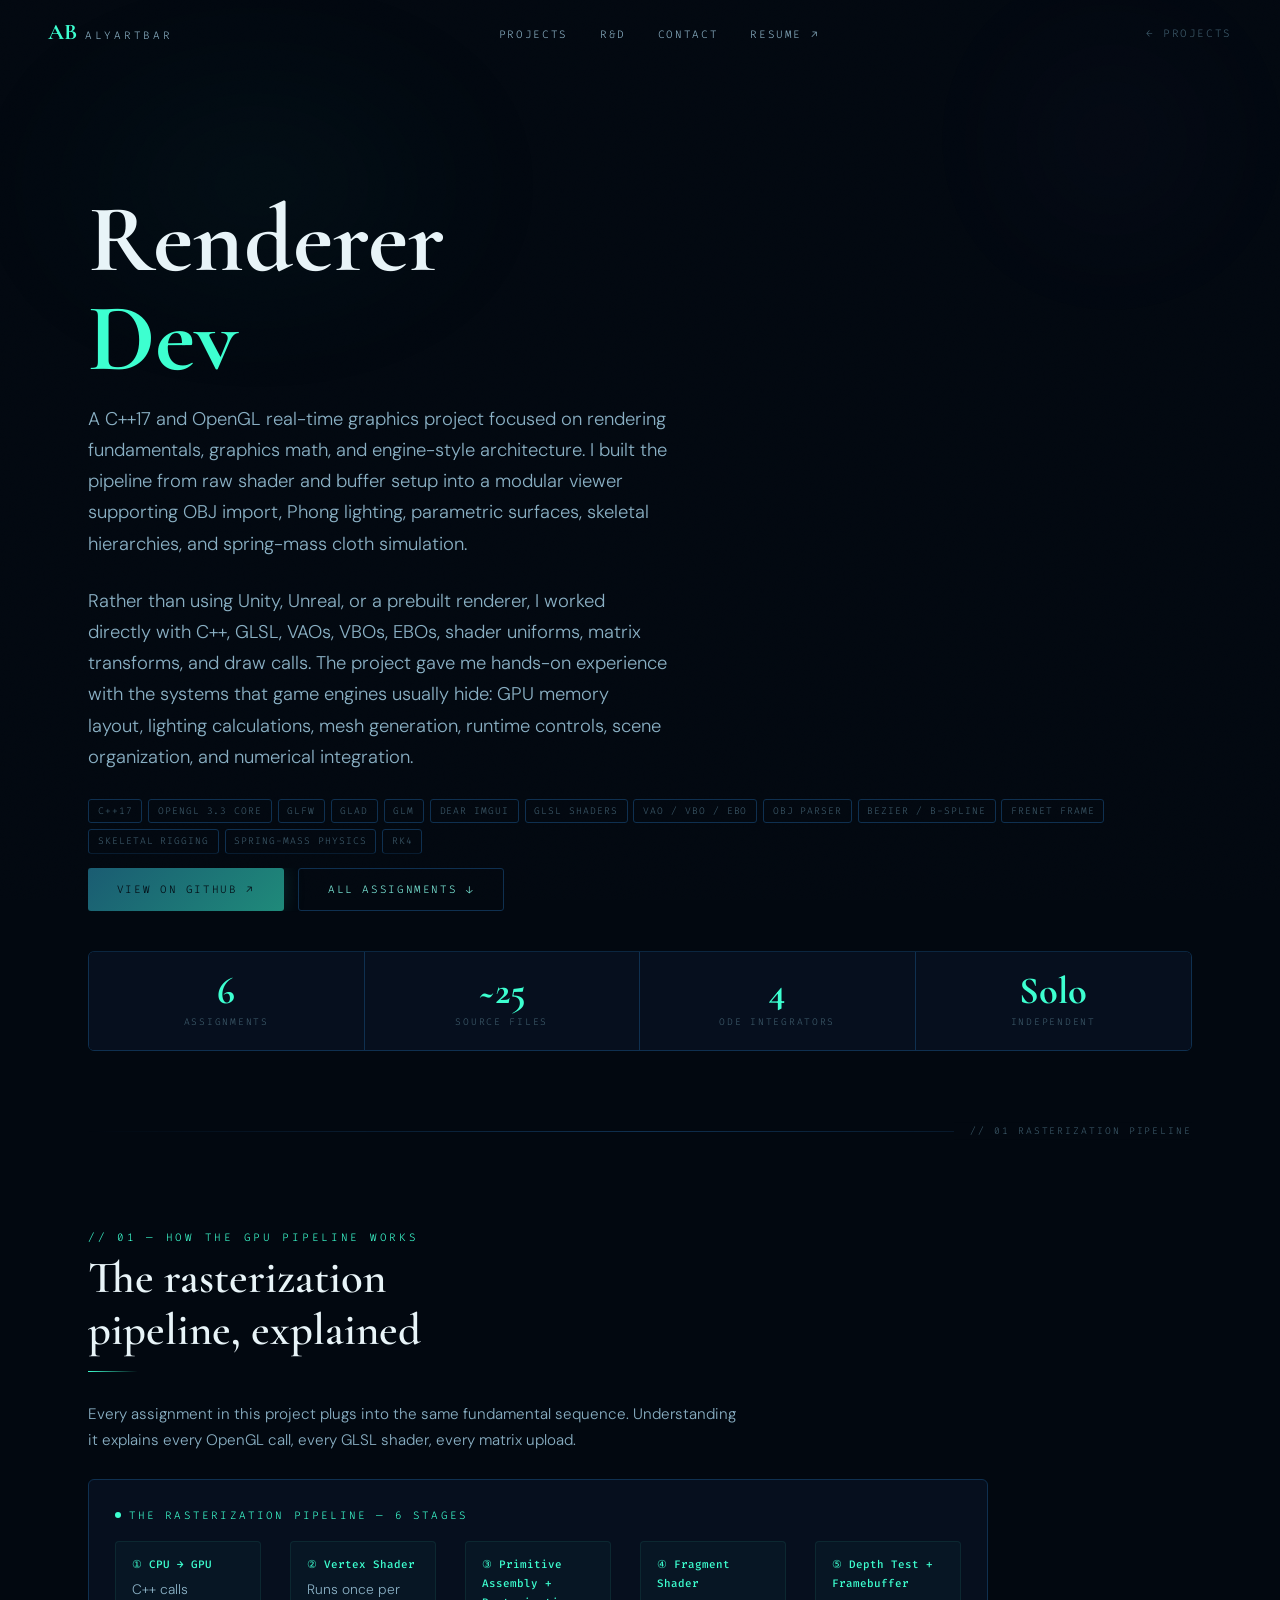
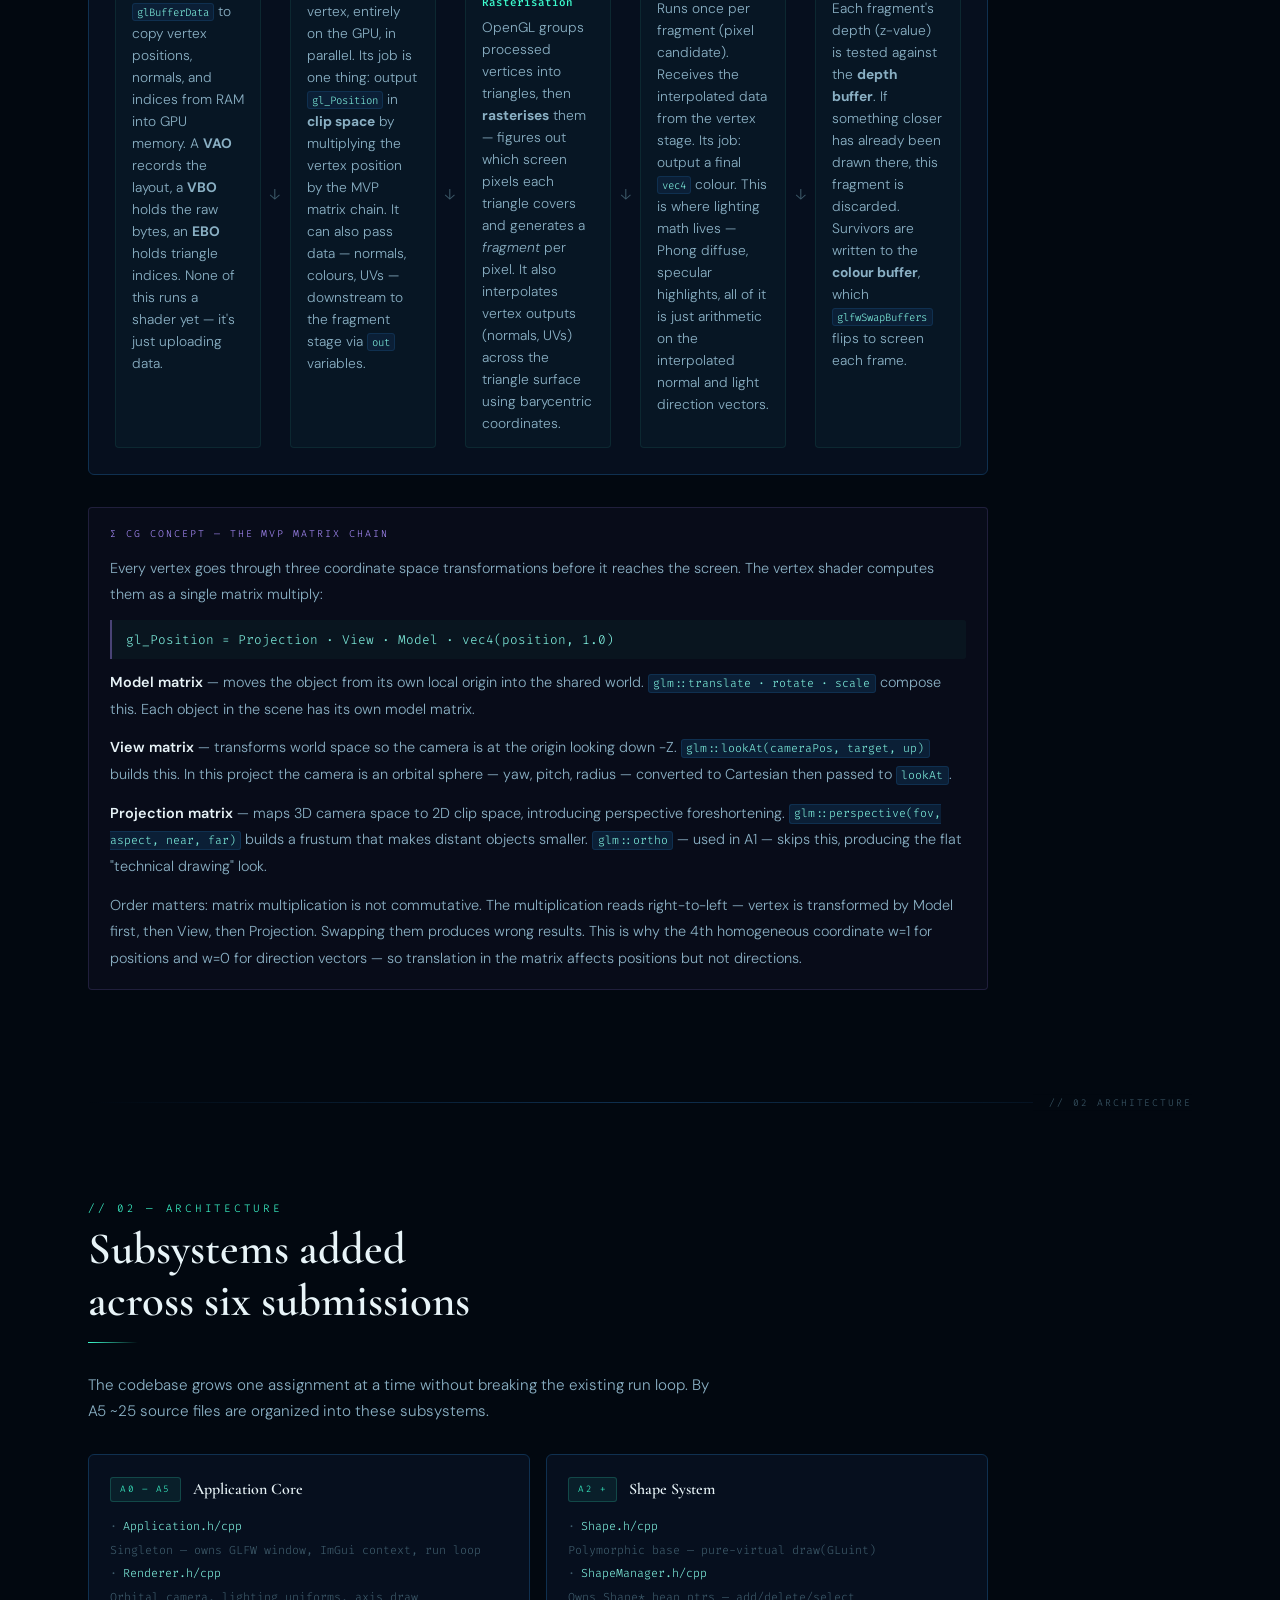
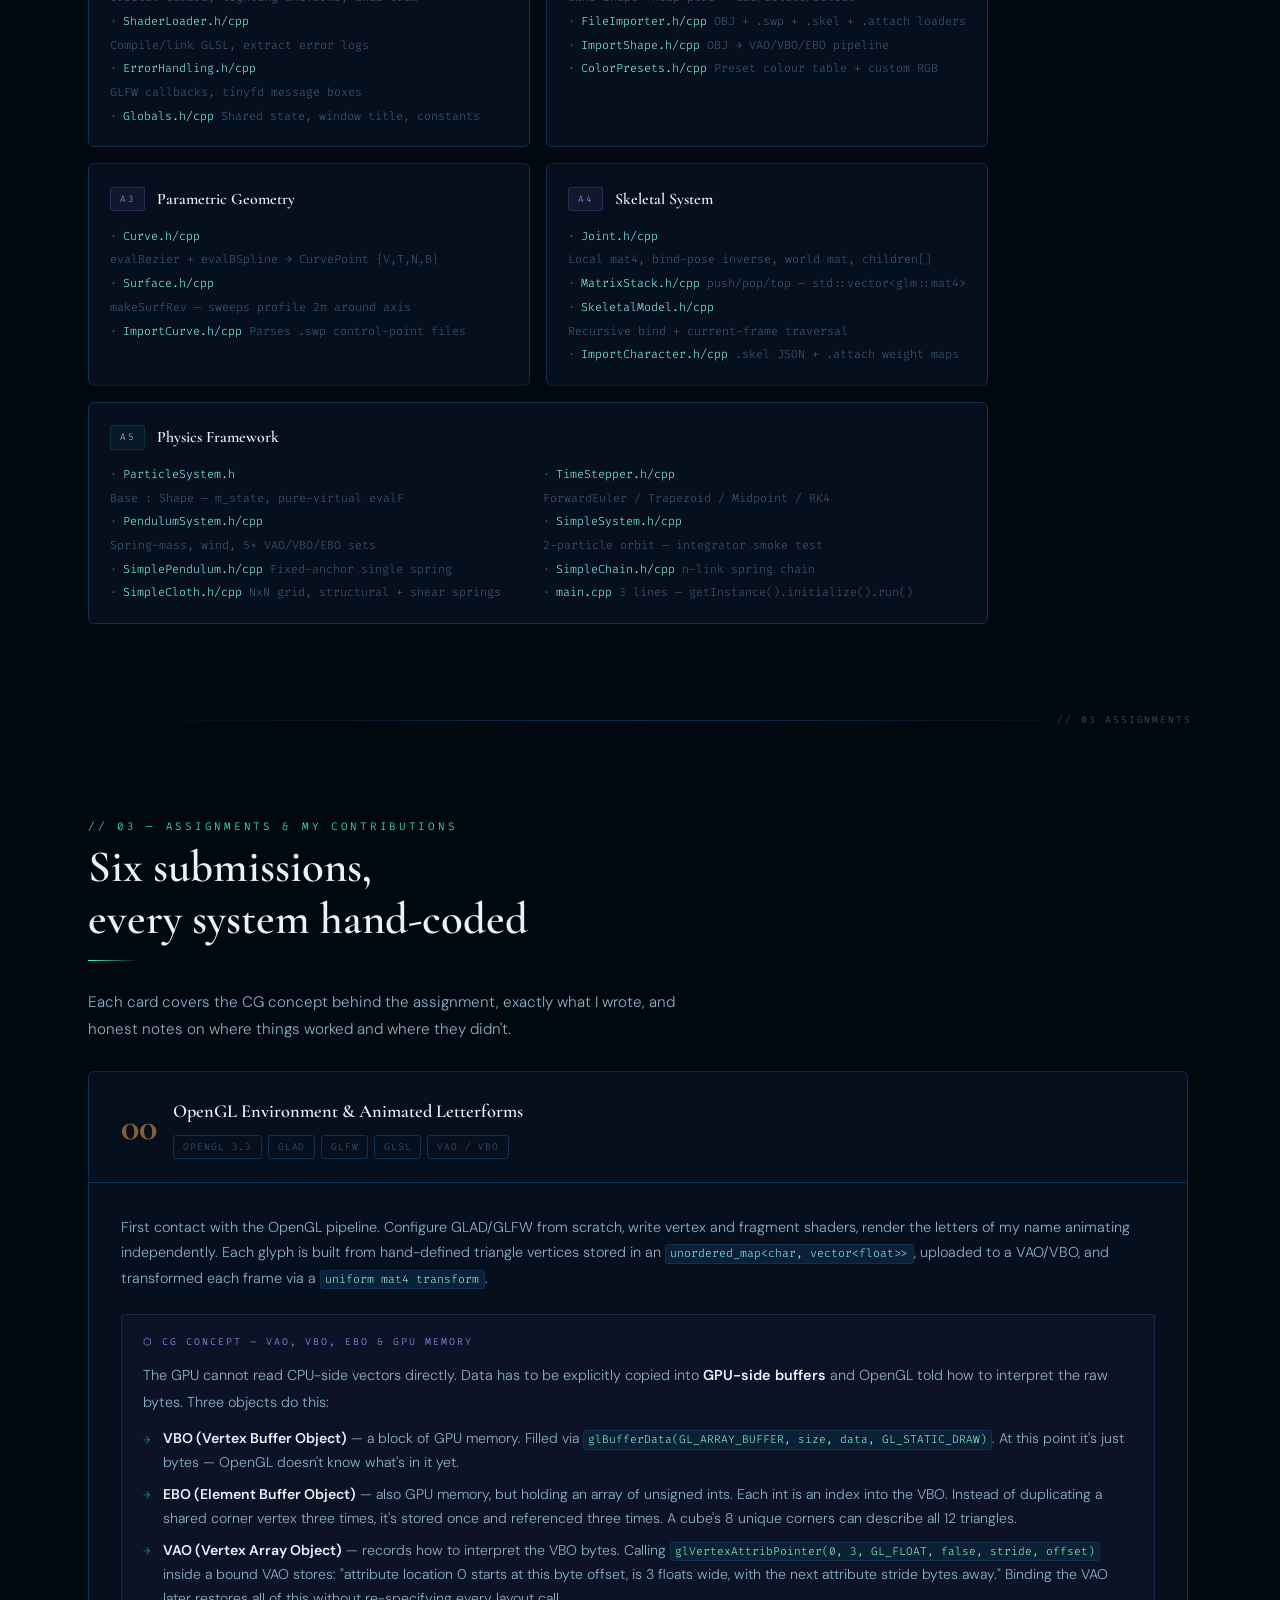
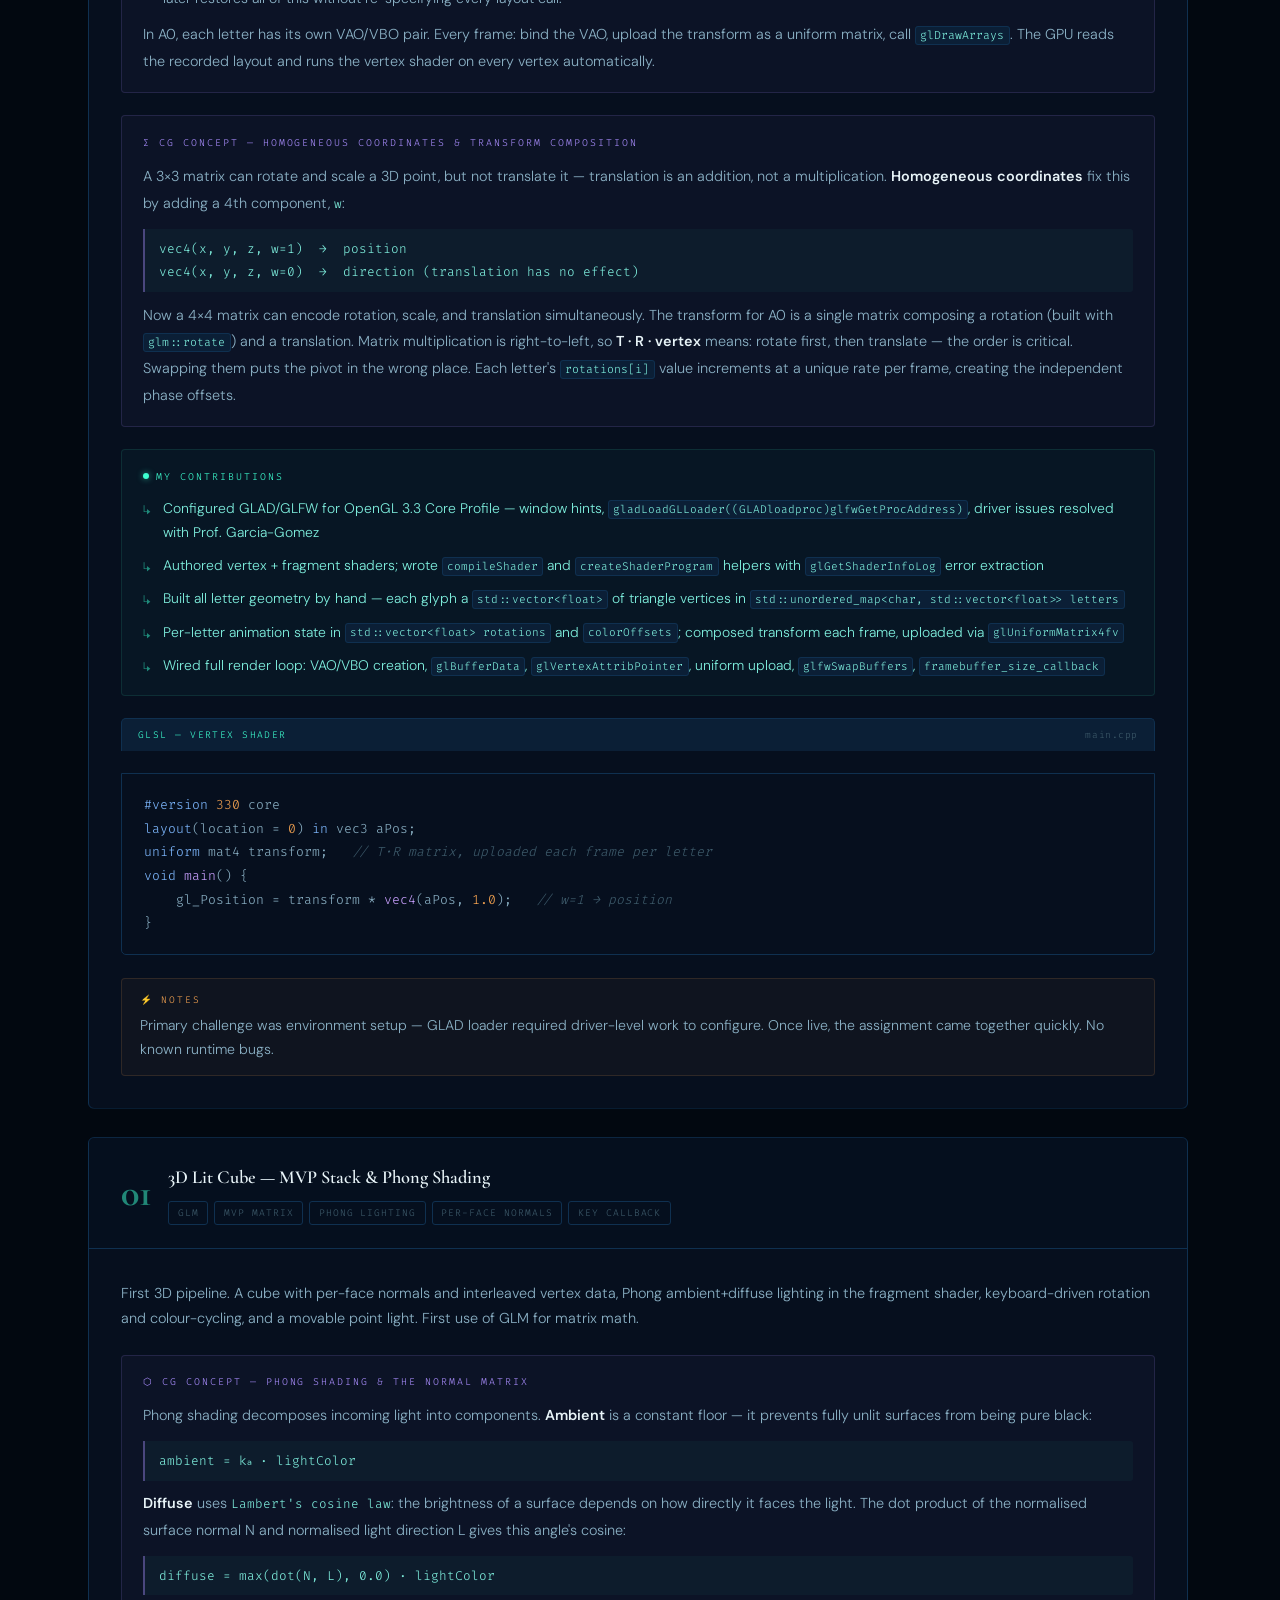
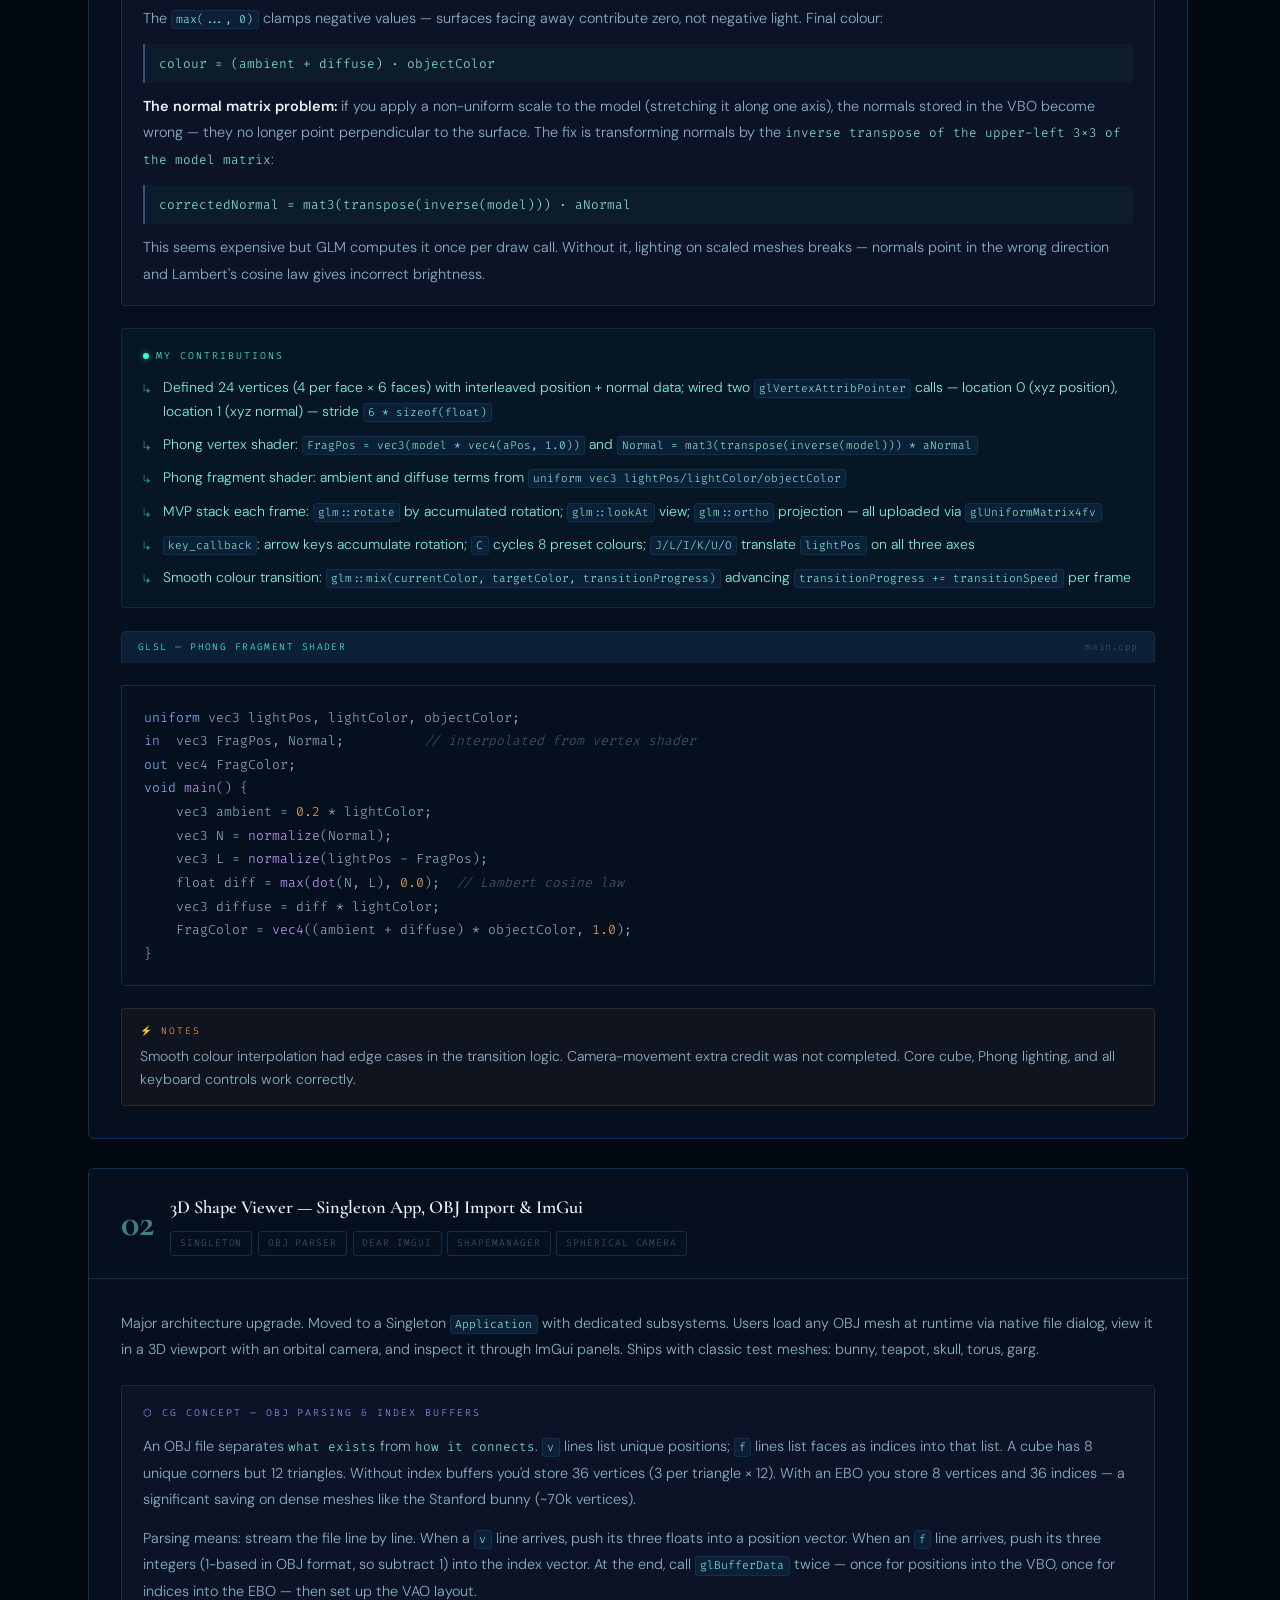
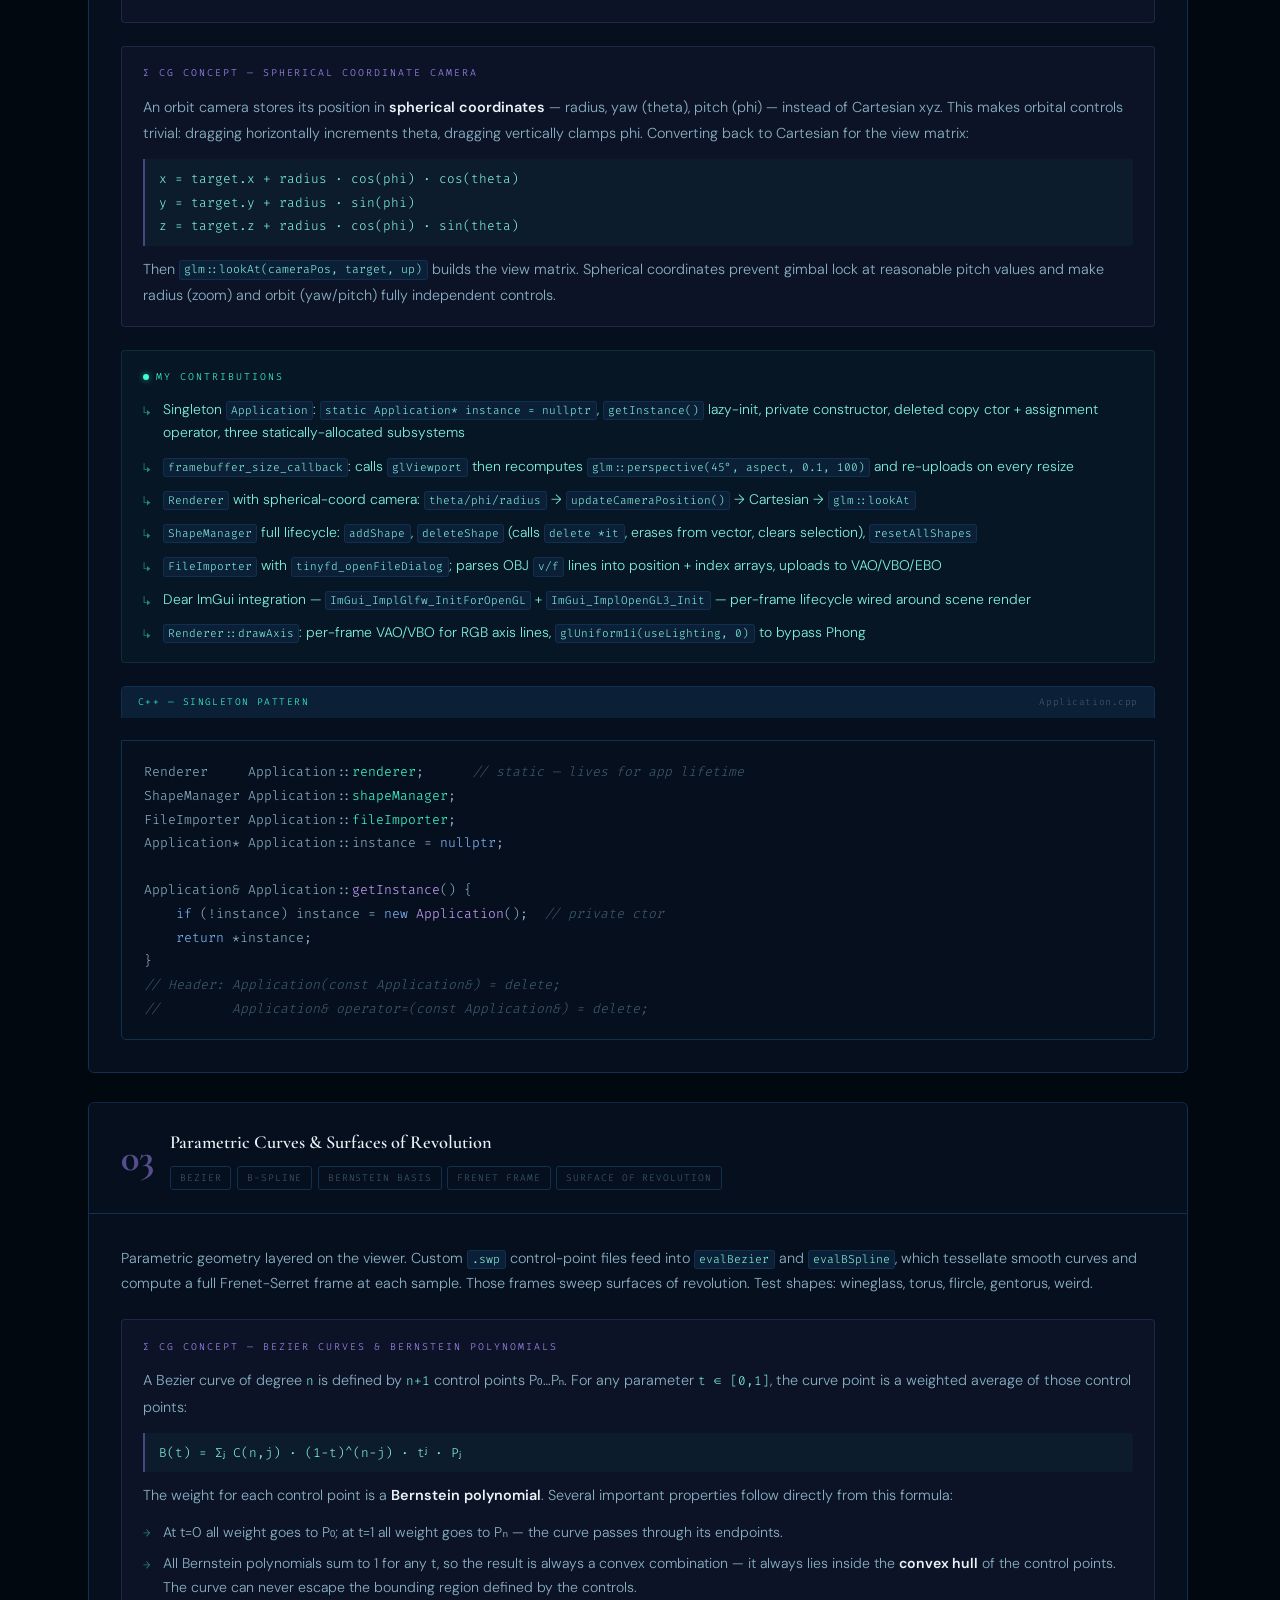
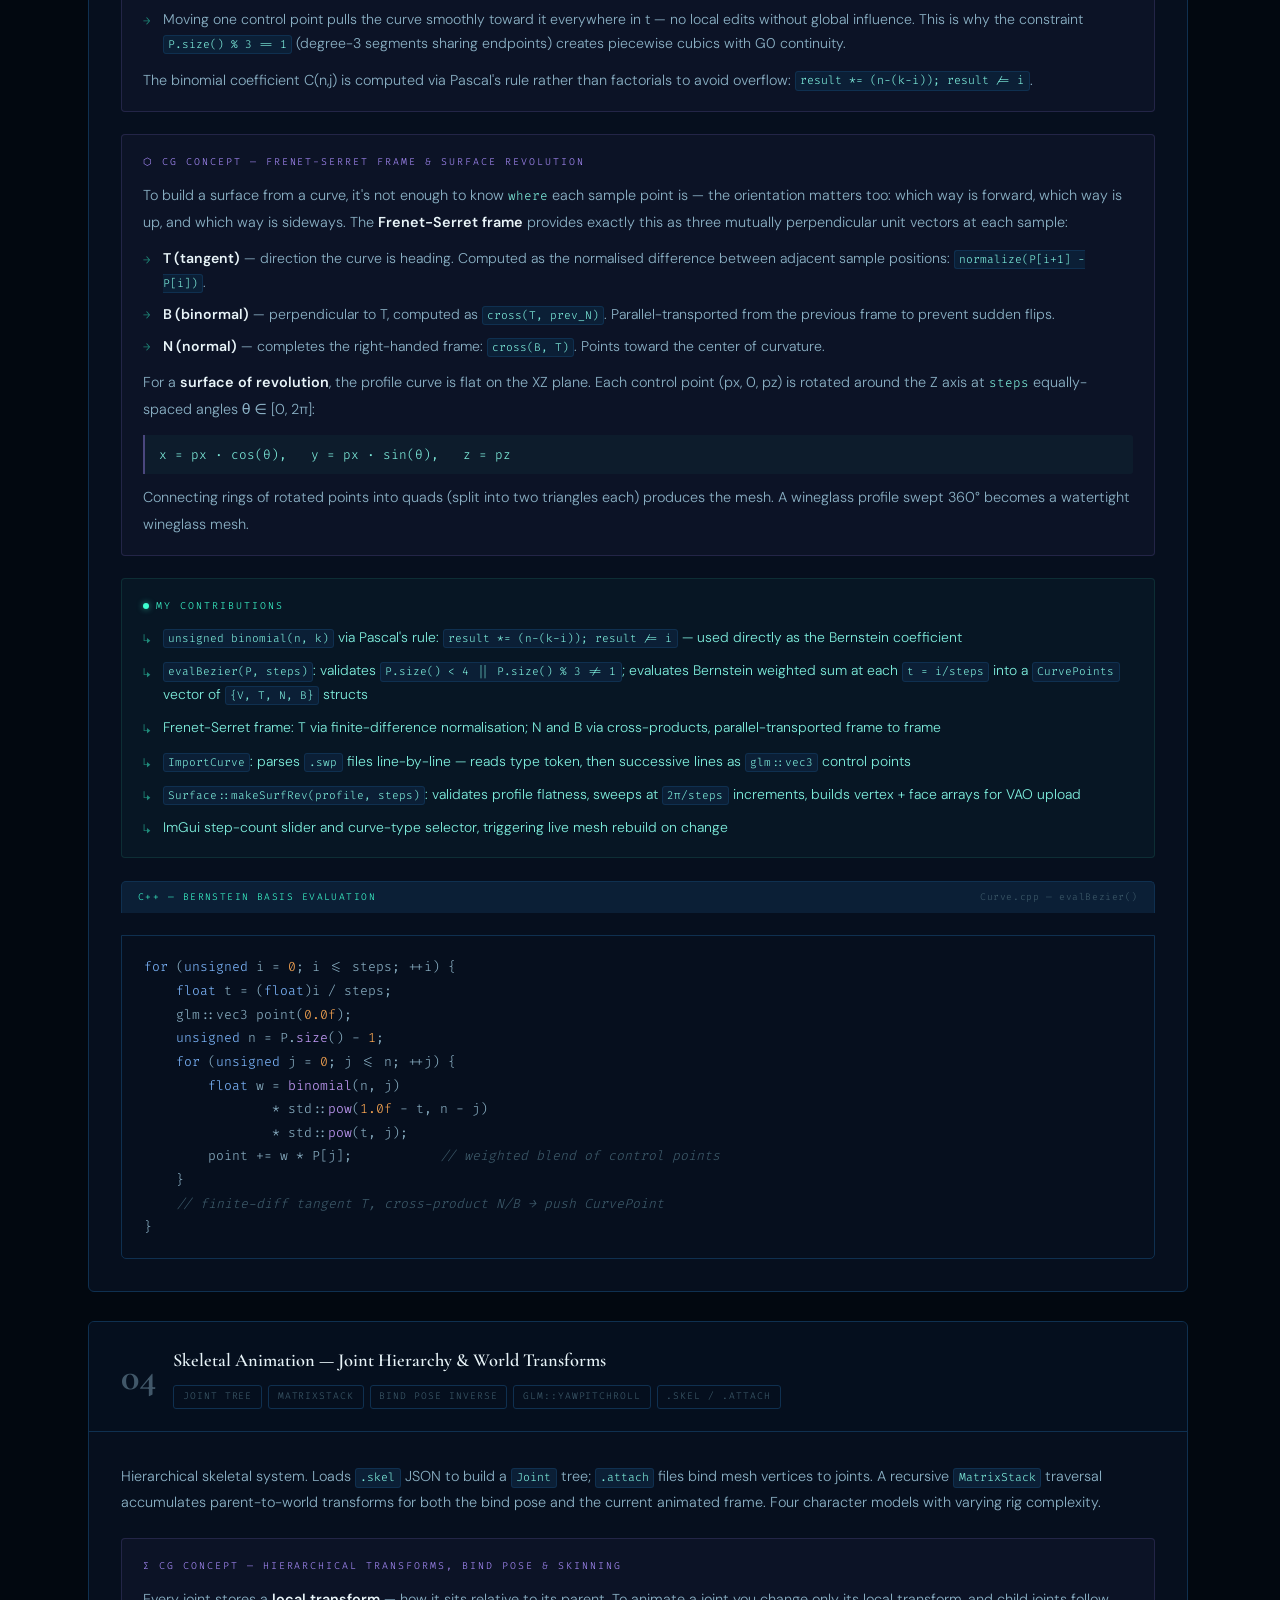
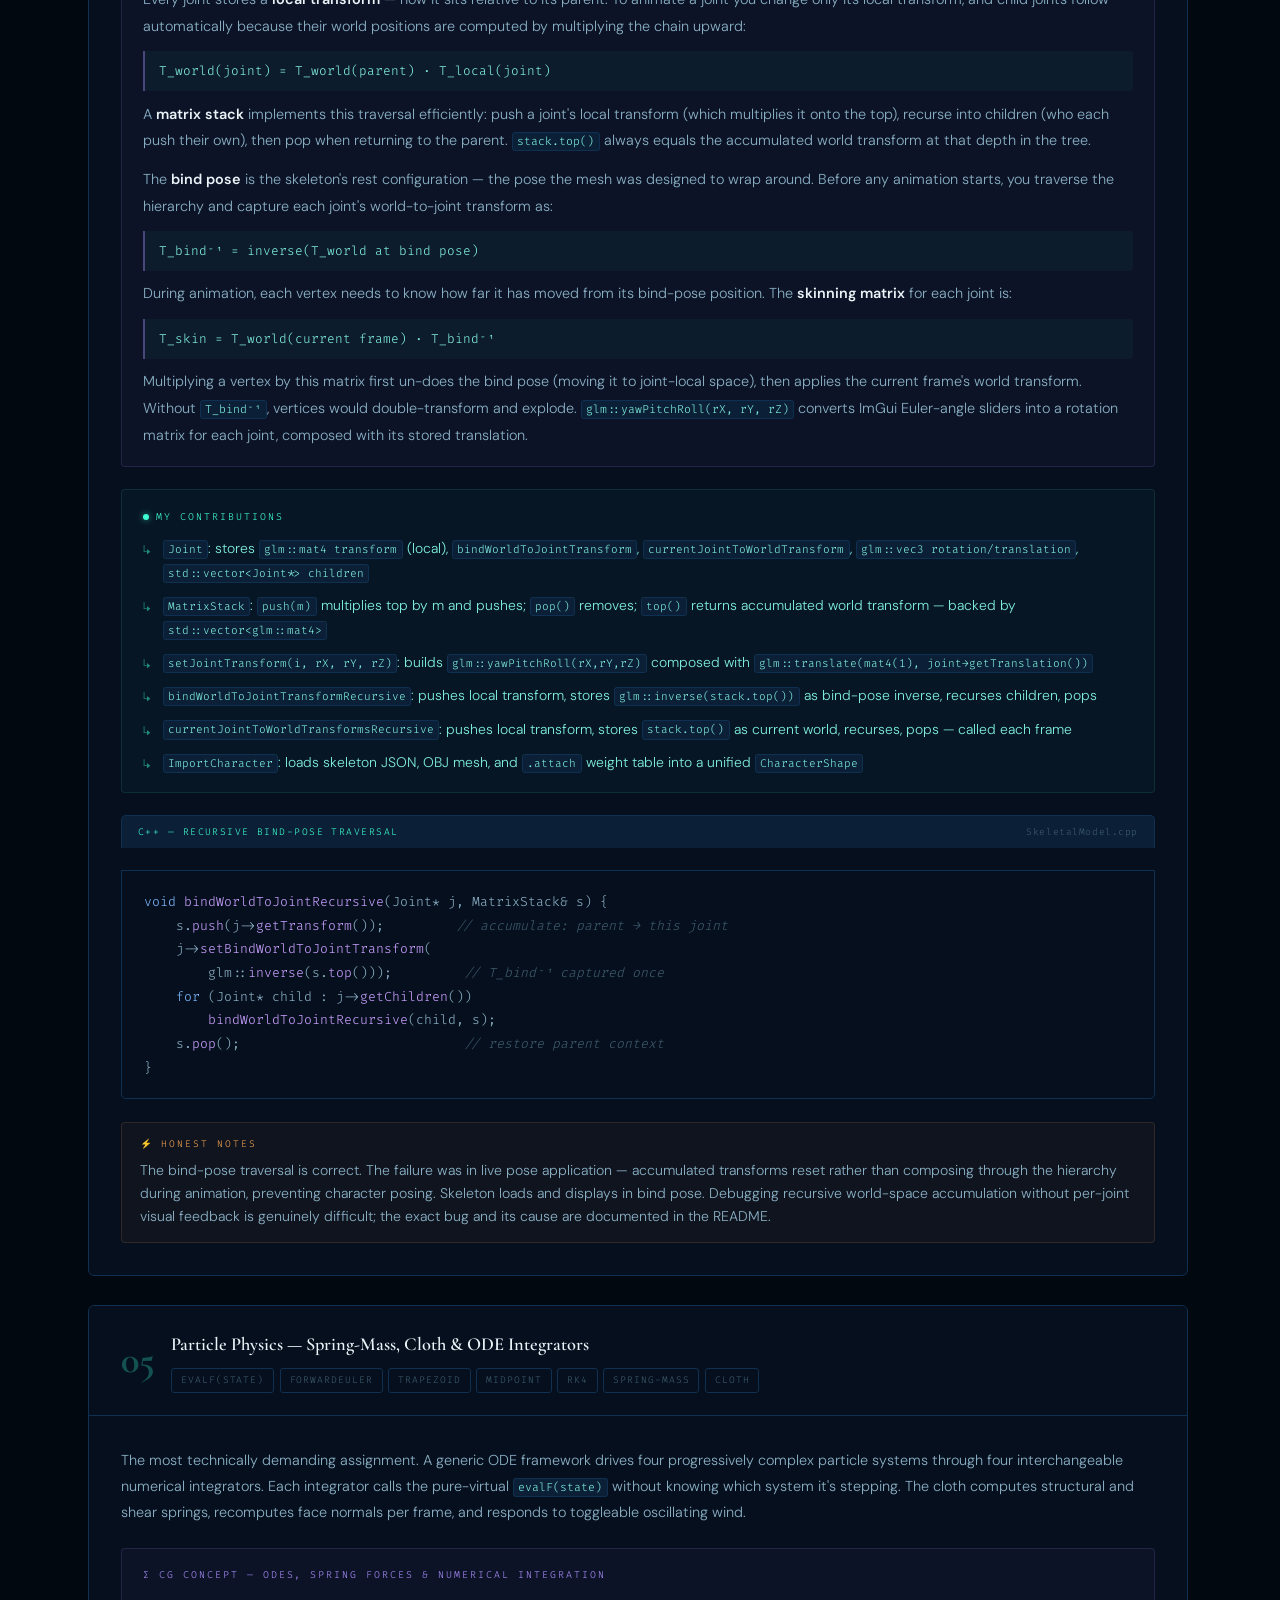
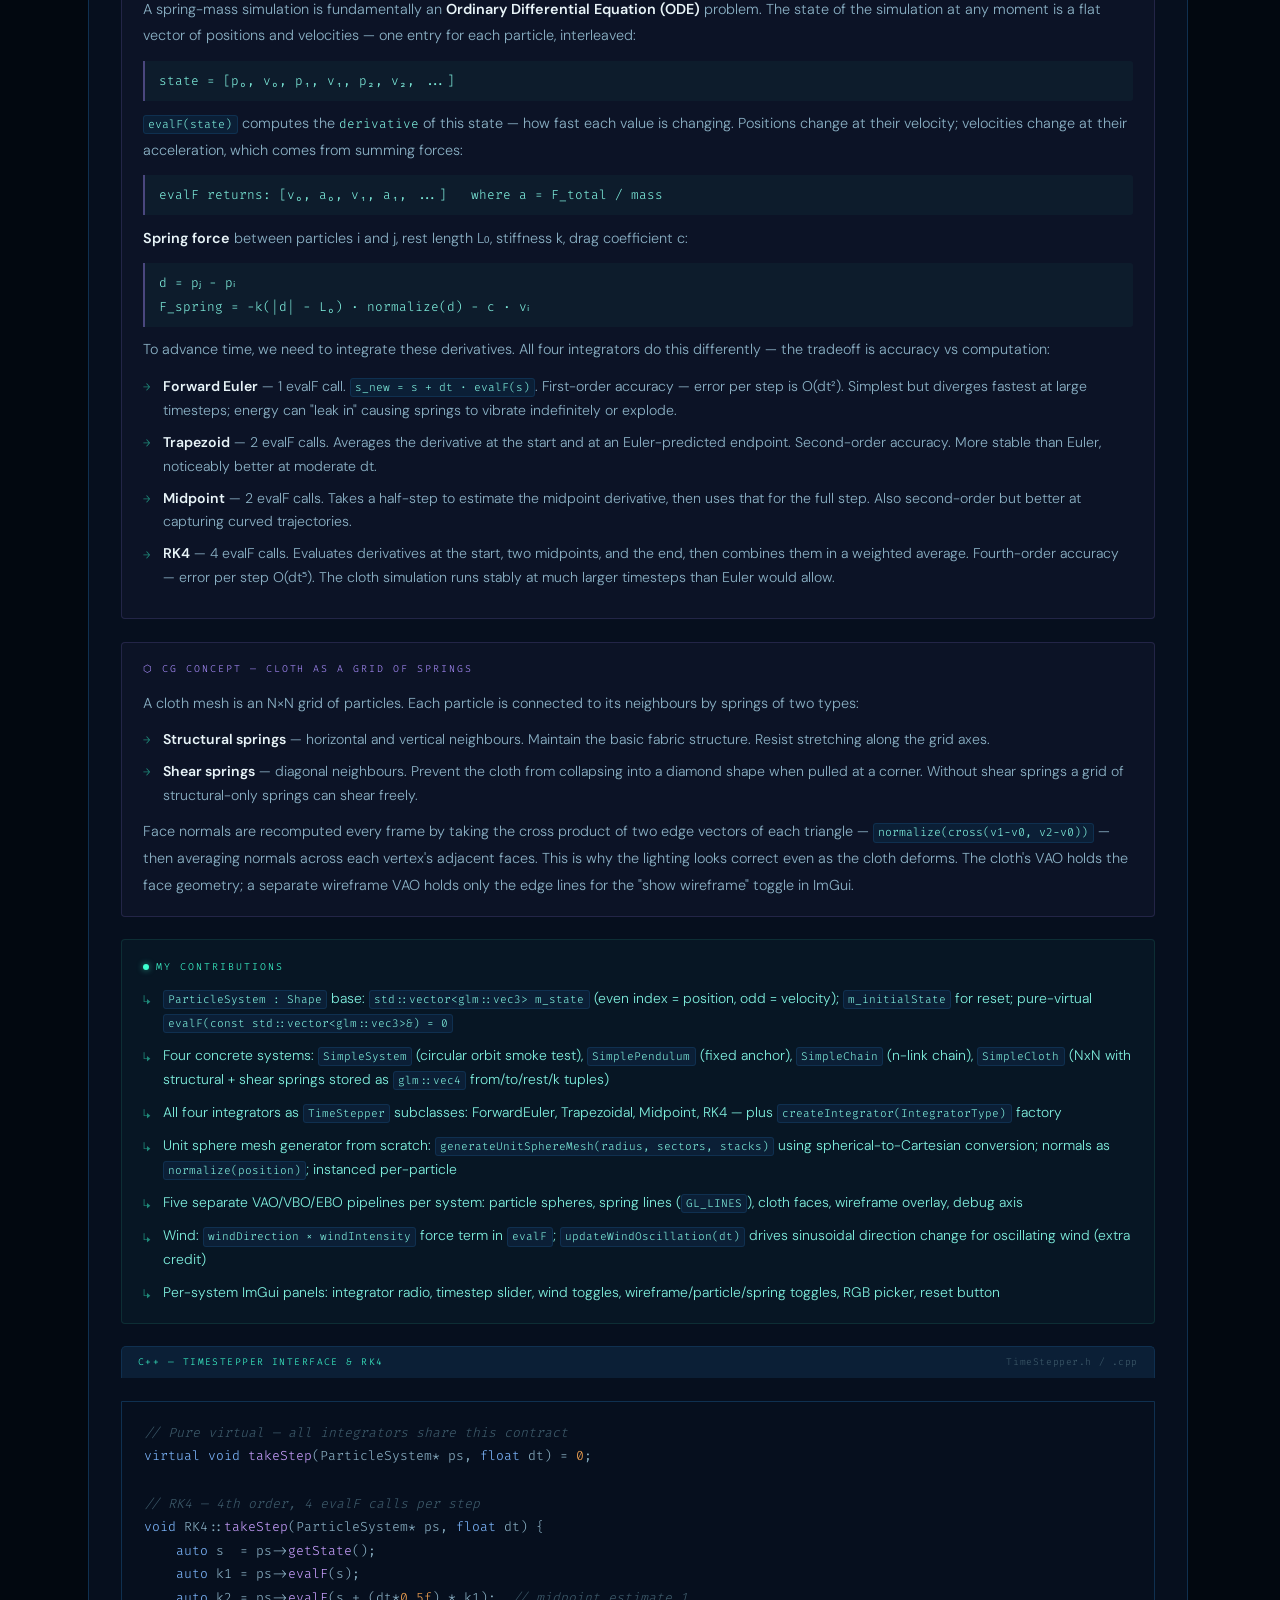
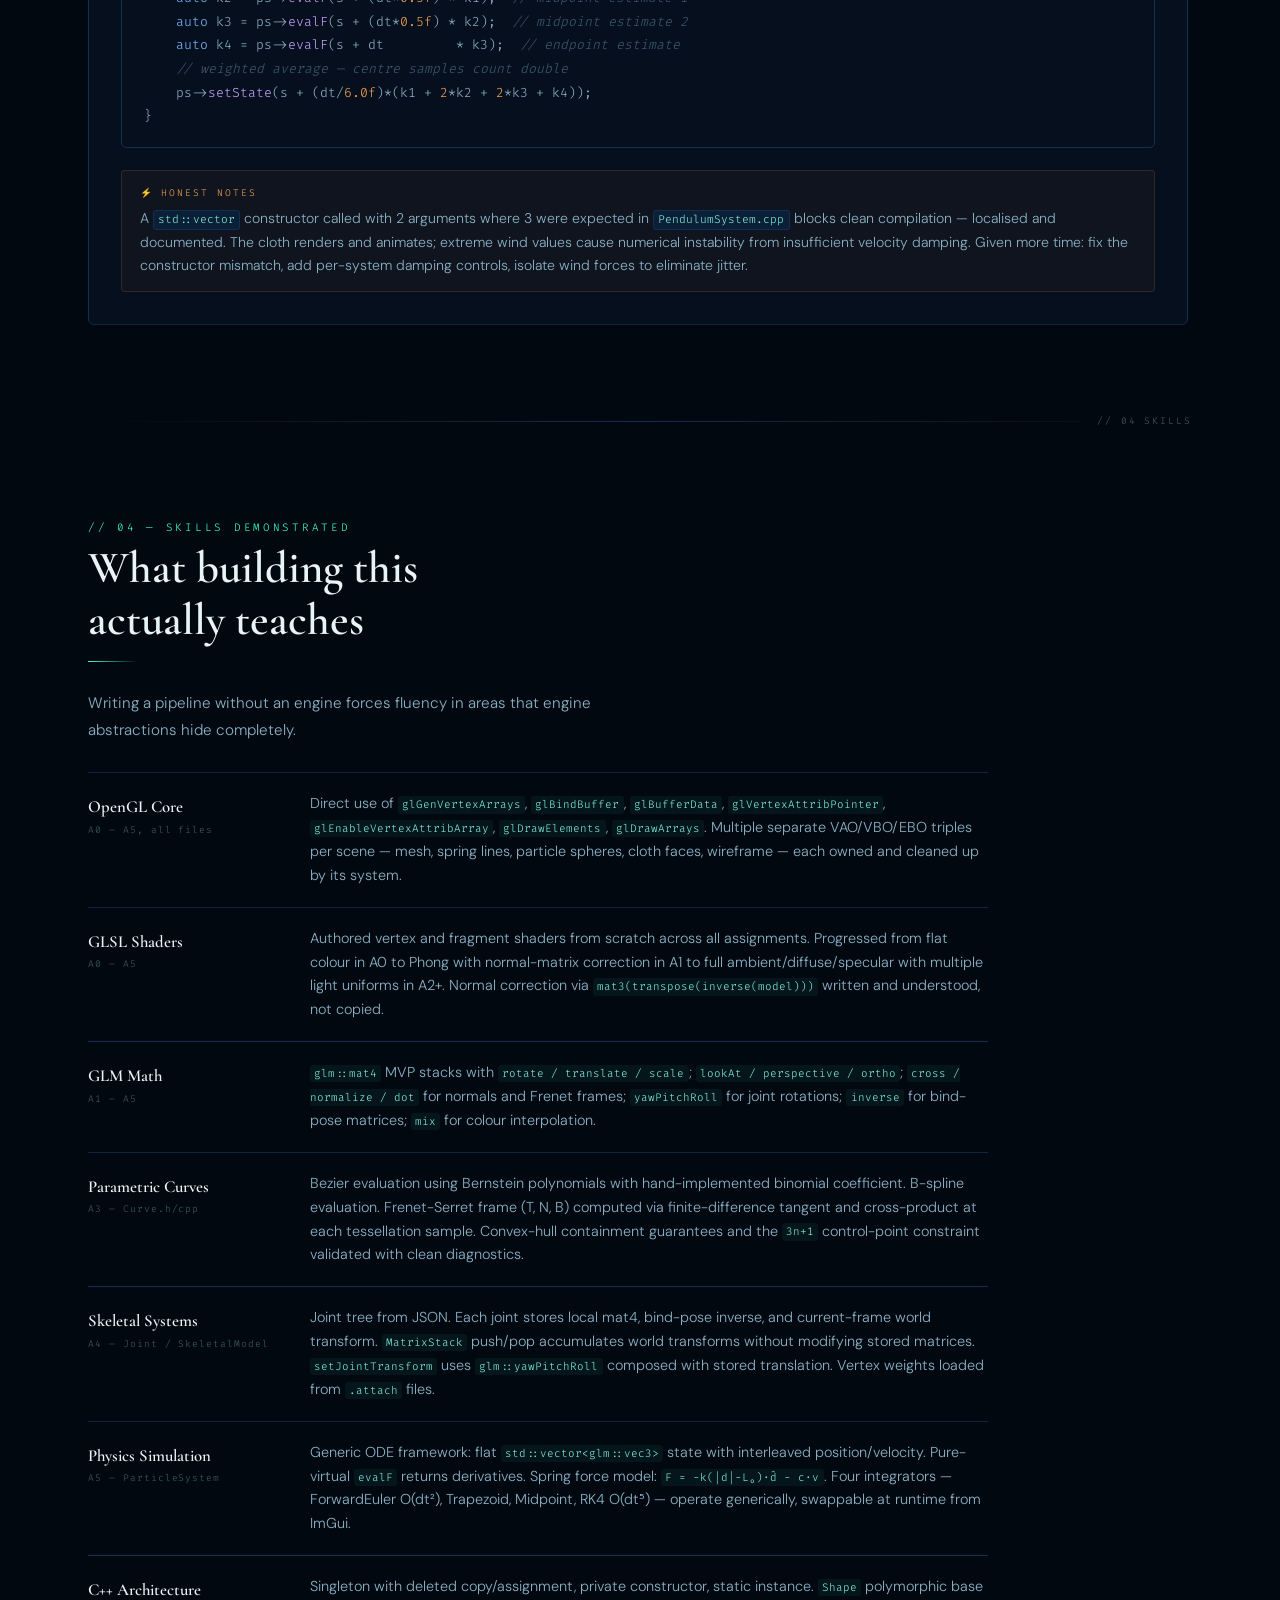
==== commit 77f44168: "Rename title to 'Renderer Dev' and fix HTML Update the hero title from "Raytracer" to "Renderer" to " ====
--- a/raytracer.html
+++ b/raytracer.html
@@ -544,12 +544,14 @@
     <span class="hero-chip" style="color:var(--mist)">2024 — 2025</span>
   </div>
 
-  <h1 class="hero-title rv" style="transition-delay:60ms">Raytracer<br><span>Dev</span></h1>
+  <h1 class="hero-title rv" style="transition-delay:60ms">Renderer<br><span>Dev</span></h1>
 
   <p class="hero-sub rv" style="transition-delay:120ms">
     A C++17 and OpenGL real-time graphics project focused on rendering fundamentals, graphics math, and engine-style architecture. I built the pipeline from raw shader and buffer setup into a modular viewer supporting OBJ import, Phong lighting, parametric surfaces, skeletal hierarchies, and spring-mass cloth simulation.
-
-Rather than using Unity, Unreal, or a prebuilt renderer, I worked directly with C++, GLSL, VAOs, VBOs, EBOs, shader uniforms, matrix transforms, and draw calls. The project gave me hands-on experience with the systems that game engines usually hide: GPU memory layout, lighting calculations, mesh generation, runtime controls, scene organization, and numerical integration. </p>
+  </p>
+  <p class="hero-sub rv" style="transition-delay:120ms">
+    Rather than using Unity, Unreal, or a prebuilt renderer, I worked directly with C++, GLSL, VAOs, VBOs, EBOs, shader uniforms, matrix transforms, and draw calls. The project gave me hands-on experience with the systems that game engines usually hide: GPU memory layout, lighting calculations, mesh generation, runtime controls, scene organization, and numerical integration.
+  </p>
 
   <div class="tags rv" style="transition-delay:160ms; margin-bottom:.9rem">
     <span class="tag">C++17</span><span class="tag">OpenGL 3.3 Core</span><span class="tag">GLFW</span>
